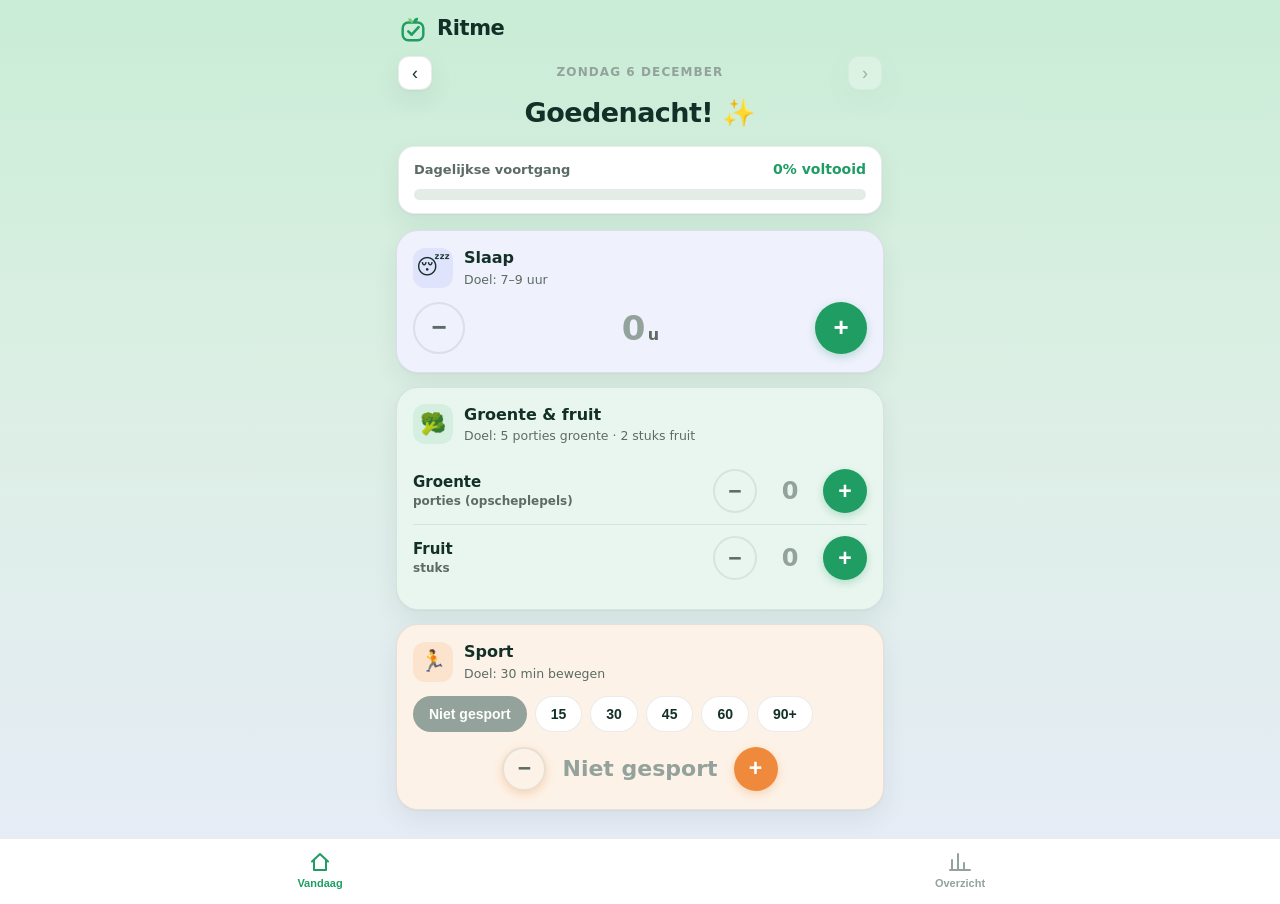
==== index.html @ f36df90d "Nieuwe HabitFresh-stijl: mint-gradient, pastelkaarten, voortgangsbalk, vinkjes en streak Co-Authored" ====
<!DOCTYPE html>
<html lang="nl">
<head>
<meta charset="UTF-8">
<meta name="viewport" content="width=device-width, initial-scale=1, viewport-fit=cover, maximum-scale=1">
<meta name="theme-color" content="#c9edd6" media="(prefers-color-scheme: light)">
<meta name="theme-color" content="#0e1a15" media="(prefers-color-scheme: dark)">
<meta name="apple-mobile-web-app-capable" content="yes">
<meta name="apple-mobile-web-app-title" content="Ritme">
<meta name="apple-mobile-web-app-status-bar-style" content="default">
<link rel="manifest" href="manifest.json">
<link rel="apple-touch-icon" href="icons/icon-192.png">
<title>Ritme</title>
<style>
  :root{
    --bg:linear-gradient(180deg,#c9edd6 0%,#dcefe4 42%,#e7ecf8 100%);
    --card:#ffffff; --tile:#ffffff;
    --text-1:#123027; --text-2:#5c6b64; --muted:#93a29a;
    --green:#1f9d63; --green-deep:#178a56; --green-tint:#e9f6ef;
    --grid:#e6ede9; --baseline:#cdd8d2; --border:rgba(18,48,39,0.09);
    --track:#e4ece8;
    --c-slaap:#5b6ee1; --c-groente:#1f9d63; --c-fruit:#e86fa0; --c-sport:#ef8a3c;
    --slaap-card:#eff1fd; --slaap-chip:#dfe3fb;
    --eten-card:#e9f6ef; --eten-chip:#d4efdf;
    --sport-card:#fdf2e7; --sport-chip:#fbe3cd;
    --shadow:0 1px 2px rgba(18,48,39,.04),0 10px 26px rgba(18,48,39,.07);
    --r:22px;
  }
  @media (prefers-color-scheme: dark){
    :root{
      --bg:linear-gradient(180deg,#0e1a15 0%,#0d1712 45%,#0c1418 100%);
      --card:#16211c; --tile:#16211c;
      --text-1:#e9f1ec; --text-2:#a9b7b0; --muted:#7e8d85;
      --green:#37b277; --green-deep:#2b9e67; --green-tint:#14261c;
      --grid:#243029; --baseline:#33413a; --border:rgba(255,255,255,0.09);
      --track:#243029;
      --c-slaap:#6470d2; --c-groente:#229a62; --c-fruit:#dc6690; --c-sport:#d9722c;
      --slaap-card:#1a2233; --slaap-chip:#232c45;
      --eten-card:#14241b; --eten-chip:#1c3626;
      --sport-card:#241a12; --sport-chip:#3a2916;
      --shadow:0 1px 2px rgba(0,0,0,.3),0 10px 26px rgba(0,0,0,.45);
    }
  }
  *{box-sizing:border-box;-webkit-tap-highlight-color:transparent}
  html{min-height:100%}
  body{
    margin:0;padding:0;min-height:100vh;
    font-family:system-ui,-apple-system,"Segoe UI",sans-serif;
    background:var(--bg) fixed; color:var(--text-1);
    line-height:1.42;-webkit-text-size-adjust:100%;
    padding-bottom:calc(80px + env(safe-area-inset-bottom));
  }
  .app{max-width:520px;margin:0 auto;padding:0 16px}

  /* Header */
  header{display:flex;align-items:center;justify-content:space-between;padding:calc(14px + env(safe-area-inset-top)) 2px 6px}
  .brand{display:flex;align-items:center;gap:9px;font-weight:800;font-size:21px;letter-spacing:-.02em;color:var(--text-1)}
  .brand svg{width:30px;height:30px;display:block}
  .streak{display:flex;align-items:center;gap:5px;background:var(--card);border:1px solid var(--border);
    border-radius:999px;padding:6px 12px;font-weight:800;font-size:14px;box-shadow:var(--shadow)}
  .streak.hidden{display:none}

  /* Greeting + progress */
  .greet{margin:6px 2px 16px}
  .datebar{display:flex;align-items:center;gap:8px;margin-bottom:4px}
  .datecaps{flex:1;text-align:center;font-size:12px;font-weight:700;letter-spacing:.09em;text-transform:uppercase;color:var(--muted)}
  .arrow{width:34px;height:34px;border-radius:11px;border:1px solid var(--border);background:var(--card);color:var(--text-1);
    font-size:18px;display:flex;align-items:center;justify-content:center;cursor:pointer;flex:0 0 auto;box-shadow:var(--shadow)}
  .arrow:disabled{opacity:.3;cursor:default}
  .arrow:active:not(:disabled){transform:scale(.93)}
  .hello{font-size:27px;font-weight:800;letter-spacing:-.02em;margin:2px 2px 14px;text-align:center}
  .progress-card{background:var(--card);border:1px solid var(--border);border-radius:16px;padding:13px 15px;box-shadow:var(--shadow)}
  .progress-top{display:flex;justify-content:space-between;align-items:baseline;font-size:13px;font-weight:700;color:var(--text-2);margin-bottom:9px}
  .progress-top b{color:var(--green);font-size:14px}
  .track{height:11px;background:var(--track);border-radius:999px;overflow:hidden}
  .fill{height:100%;border-radius:999px;background:linear-gradient(90deg,#38c07d,var(--green));transition:width .4s cubic-bezier(.4,0,.2,1);min-width:0}

  /* Cards */
  .card{border:1px solid var(--border);border-radius:var(--r);padding:16px 16px 18px;margin-bottom:14px;box-shadow:var(--shadow);position:relative}
  .card.slaap{background:var(--slaap-card)} .card.eten{background:var(--eten-card)} .card.sport{background:var(--sport-card)}
  .card-head{display:flex;align-items:center;gap:11px;margin-bottom:13px}
  .emoji{width:40px;height:40px;border-radius:12px;display:flex;align-items:center;justify-content:center;font-size:21px;flex:0 0 auto}
  .card.slaap .emoji{background:var(--slaap-chip)} .card.eten .emoji{background:var(--eten-chip)} .card.sport .emoji{background:var(--sport-chip)}
  .titles{flex:1;min-width:0}
  .card-title{font-weight:800;font-size:16px}
  .card-hint{font-size:12.5px;color:var(--text-2);margin-top:1px}
  .check{width:26px;height:26px;border-radius:50%;background:var(--green);color:#fff;display:none;align-items:center;justify-content:center;
    font-size:15px;font-weight:800;flex:0 0 auto;box-shadow:0 2px 6px rgba(31,157,99,.4)}
  .card.done .check{display:flex}

  .stepper{display:flex;align-items:center;justify-content:space-between;gap:12px}
  .bigval{font-size:34px;font-weight:800;letter-spacing:-.02em;text-align:center;flex:1;font-variant-numeric:tabular-nums}
  .bigval .u{font-size:16px;font-weight:700;color:var(--text-2);margin-left:3px}
  .bigval.zero{color:var(--muted)}
  .round{width:52px;height:52px;border-radius:50%;border:none;font-size:26px;font-weight:600;display:flex;align-items:center;justify-content:center;
    cursor:pointer;color:#fff;flex:0 0 auto;transition:transform .05s;background:var(--green);box-shadow:0 3px 8px rgba(31,157,99,.28)}
  .round:active{transform:scale(.9)}
  .round.minus{background:transparent;color:var(--text-2);border:2px solid var(--border);box-shadow:none}
  .round.sm{width:44px;height:44px;font-size:23px}

  .subrow{display:flex;align-items:center;gap:11px;padding:11px 0}
  .subrow+.subrow{border-top:1px solid var(--border)}
  .subrow .name{flex:1;font-weight:700;font-size:15px;min-width:0}
  .subrow .name small{display:block;font-weight:600;font-size:12px;color:var(--text-2)}
  .subval{min-width:44px;text-align:center;font-size:24px;font-weight:800;font-variant-numeric:tabular-nums}
  .subval.zero{color:var(--muted)}

  .chips{display:flex;flex-wrap:wrap;gap:8px;margin-top:2px}
  .chip{padding:9px 15px;border-radius:999px;border:1.5px solid var(--border);background:var(--card);color:var(--text-1);
    font-size:14px;font-weight:700;cursor:pointer;transition:transform .05s}
  .chip:active{transform:scale(.95)}
  .chip.on{border-color:transparent;color:#fff;background:var(--c-sport)}
  .chip.on.zerochip{background:var(--muted)}
  .fine{display:flex;align-items:center;justify-content:center;gap:16px;margin-top:15px}
  .fine .subval{min-width:110px;font-size:22px}
  .card.sport .round{background:var(--c-sport);box-shadow:0 3px 8px rgba(239,138,60,.3)}
  .card.sport .round.minus{background:transparent;color:var(--text-2)}

  /* Overzicht */
  h2.sec{font-size:12px;font-weight:800;letter-spacing:.07em;text-transform:uppercase;color:var(--muted);margin:20px 6px 10px;display:flex;align-items:center;gap:7px}
  .range{display:flex;gap:6px;background:var(--card);border:1px solid var(--border);border-radius:13px;padding:4px;margin:2px 0 0;box-shadow:var(--shadow)}
  .range button{flex:1;border:none;background:transparent;color:var(--text-2);font-weight:700;font-size:14px;padding:9px;border-radius:9px;cursor:pointer}
  .range button.on{background:var(--green);color:#fff}

  .tiles{display:grid;grid-template-columns:1fr 1fr;gap:12px;margin:14px 0}
  .tile{background:var(--tile);border:1px solid var(--border);border-radius:16px;padding:14px;box-shadow:var(--shadow)}
  .tile .k{font-size:12px;color:var(--text-2);font-weight:700;display:flex;align-items:center;gap:6px}
  .tile .k i{width:9px;height:9px;border-radius:50%;display:inline-block}
  .tile .v{font-size:26px;font-weight:800;margin-top:6px;letter-spacing:-.02em}
  .tile .v small{font-size:14px;font-weight:700;color:var(--text-2)}

  .chart-card{background:var(--card);border:1px solid var(--border);border-radius:var(--r);padding:14px 12px 8px;margin-bottom:14px;box-shadow:var(--shadow);position:relative}
  .chart-head{display:flex;align-items:baseline;justify-content:space-between;padding:0 4px;margin-bottom:6px}
  .chart-title{font-weight:800;font-size:15px}
  .chart-legend{display:flex;gap:12px;font-size:12px;color:var(--text-2);font-weight:700}
  .chart-legend span{display:flex;align-items:center;gap:5px}
  .chart-legend i{width:10px;height:10px;border-radius:3px;display:inline-block}
  svg.chart{width:100%;height:auto;display:block;touch-action:pan-y}
  .empty{color:var(--muted);font-size:14px;text-align:center;padding:30px 10px}
  .tooltip{position:absolute;pointer-events:none;background:var(--text-1);color:var(--card);font-size:12px;font-weight:700;
    padding:7px 10px;border-radius:10px;white-space:nowrap;opacity:0;transition:opacity .1s;z-index:20;transform:translate(-50%,-115%);box-shadow:var(--shadow)}
  .tooltip .tt-d{opacity:.7;font-weight:700;margin-bottom:3px;font-size:11px}
  .tooltip .tt-r{display:flex;align-items:center;gap:6px}
  .tooltip .tt-r i{width:8px;height:8px;border-radius:2px;display:inline-block}

  nav.tabbar{position:fixed;left:0;right:0;bottom:0;background:var(--card);border-top:1px solid var(--border);
    display:flex;padding:9px 0 calc(9px + env(safe-area-inset-bottom));z-index:40}
  nav.tabbar button{flex:1;background:none;border:none;color:var(--muted);font-size:11px;font-weight:700;
    display:flex;flex-direction:column;align-items:center;gap:3px;cursor:pointer;padding:2px}
  nav.tabbar button svg{width:24px;height:24px;stroke:currentColor;fill:none;stroke-width:2;stroke-linecap:round;stroke-linejoin:round}
  nav.tabbar button.on{color:var(--green)}

  .hidden{display:none!important}
  .foot{text-align:center;color:var(--muted);font-size:11px;padding:6px 0 4px}
  .toast{position:fixed;left:50%;bottom:calc(92px + env(safe-area-inset-bottom));transform:translateX(-50%) translateY(8px);
    background:var(--green);color:#fff;font-size:13px;font-weight:700;padding:9px 17px;border-radius:999px;
    opacity:0;pointer-events:none;transition:opacity .2s,transform .2s;z-index:50;box-shadow:0 6px 18px rgba(31,157,99,.4)}
  .toast.show{opacity:1;transform:translateX(-50%) translateY(0)}
</style>
</head>
<body>
<div class="app">
  <header>
    <div class="brand">
      <svg viewBox="0 0 32 32" fill="none" aria-hidden="true">
        <rect x="5" y="9" width="22" height="19" rx="6" stroke="var(--green)" stroke-width="2.6"/>
        <path d="M11 18.5l3.6 3.6L22 14" stroke="var(--green)" stroke-width="2.8" stroke-linecap="round" stroke-linejoin="round"/>
        <path d="M16 9.5C16 6 18 4 21.5 4 21.5 7.5 19.5 9.5 16 9.5Z" fill="var(--green)"/>
        <path d="M16 9.5C16 6.4 14.2 4.6 11 4.6 11 7.7 12.8 9.5 16 9.5Z" fill="#7bc96f"/>
      </svg>
      Ritme
    </div>
    <div class="streak hidden" id="streak">🔥 <span id="streakN">0</span></div>
  </header>

  <!-- ===== VANDAAG ===== -->
  <section id="view-vandaag">
    <div class="greet">
      <div class="datebar">
        <button class="arrow" id="prevDay" aria-label="Vorige dag">‹</button>
        <div class="datecaps" id="dateCaps"></div>
        <button class="arrow" id="nextDay" aria-label="Volgende dag">›</button>
      </div>
      <div class="hello" id="hello"></div>
      <div class="progress-card">
        <div class="progress-top"><span>Dagelijkse voortgang</span><b id="progPct">0% voltooid</b></div>
        <div class="track"><div class="fill" id="progFill" style="width:0%"></div></div>
      </div>
    </div>

    <div class="card slaap" id="card-slaap">
      <div class="card-head">
        <div class="emoji">😴</div>
        <div class="titles"><div class="card-title">Slaap</div><div class="card-hint">Doel: 7–9 uur</div></div>
        <div class="check">✓</div>
      </div>
      <div class="stepper">
        <button class="round minus" data-step="slaap" data-d="-0.5">−</button>
        <div class="bigval" id="val-slaap"></div>
        <button class="round plus" data-step="slaap" data-d="0.5">+</button>
      </div>
    </div>

    <div class="card eten" id="card-eten">
      <div class="card-head">
        <div class="emoji">🥦</div>
        <div class="titles"><div class="card-title">Groente &amp; fruit</div><div class="card-hint">Doel: 5 porties groente · 2 stuks fruit</div></div>
        <div class="check">✓</div>
      </div>
      <div class="subrow">
        <div class="name">Groente <small>porties (opscheplepels)</small></div>
        <button class="round sm minus" data-step="groente" data-d="-1">−</button>
        <div class="subval" id="val-groente"></div>
        <button class="round sm plus" data-step="groente" data-d="1">+</button>
      </div>
      <div class="subrow">
        <div class="name">Fruit <small>stuks</small></div>
        <button class="round sm minus" data-step="fruit" data-d="-1">−</button>
        <div class="subval" id="val-fruit"></div>
        <button class="round sm plus" data-step="fruit" data-d="1">+</button>
      </div>
    </div>

    <div class="card sport" id="card-sport">
      <div class="card-head">
        <div class="emoji">🏃</div>
        <div class="titles"><div class="card-title">Sport</div><div class="card-hint">Doel: 30 min bewegen</div></div>
        <div class="check">✓</div>
      </div>
      <div class="chips" id="sportChips"></div>
      <div class="fine">
        <button class="round sm minus" data-step="sport" data-d="-5">−</button>
        <div class="subval" id="val-sport"></div>
        <button class="round sm plus" data-step="sport" data-d="5">+</button>
      </div>
    </div>
  </section>

  <!-- ===== OVERZICHT ===== -->
  <section id="view-overzicht" class="hidden">
    <h2 class="sec">📈 Jouw ritme</h2>
    <div class="range" id="rangeSel">
      <button data-r="7" class="on">7 dagen</button>
      <button data-r="14">14 dagen</button>
      <button data-r="30">30 dagen</button>
    </div>

    <div class="tiles" id="tiles"></div>

    <div class="chart-card">
      <div class="chart-head"><div class="chart-title">Slaap per dag</div><div class="chart-legend"><span><i style="background:var(--c-slaap)"></i>uren</span></div></div>
      <div id="chart-slaap"></div>
    </div>
    <div class="chart-card">
      <div class="chart-head"><div class="chart-title">Groente &amp; fruit per dag</div>
        <div class="chart-legend"><span><i style="background:var(--c-groente)"></i>groente</span><span><i style="background:var(--c-fruit)"></i>fruit</span></div></div>
      <div id="chart-eten"></div>
    </div>
    <div class="chart-card">
      <div class="chart-head"><div class="chart-title">Sport per dag</div><div class="chart-legend"><span><i style="background:var(--c-sport)"></i>minuten</span></div></div>
      <div id="chart-sport"></div>
    </div>
    <div class="foot">Je gegevens blijven op dit apparaat.</div>
  </section>
</div>

<div class="toast" id="toast">✓ Opgeslagen</div>

<nav class="tabbar">
  <button id="tab-vandaag" class="on">
    <svg viewBox="0 0 24 24"><path d="M4 11.5 12 4l8 7.5"/><path d="M6 10v10h12V10"/></svg>
    Vandaag
  </button>
  <button id="tab-overzicht">
    <svg viewBox="0 0 24 24"><path d="M4 20V10M10 20V4M16 20v-7M22 20H2"/></svg>
    Overzicht
  </button>
</nav>

<script>
/* ---------- opslag ---------- */
const KEY='ritme.v1';
function load(){ try{return JSON.parse(localStorage.getItem(KEY))||{entries:{}}}catch(e){return {entries:{}}} }
function save(){ localStorage.setItem(KEY, JSON.stringify(state)); }
let state = load();

/* ---------- datums ---------- */
const WD=['zo','ma','di','wo','do','vr','za'];
const WDlong=['Zondag','Maandag','Dinsdag','Woensdag','Donderdag','Vrijdag','Zaterdag'];
const MO=['jan','feb','mrt','apr','mei','jun','jul','aug','sep','okt','nov','dec'];
const MOlong=['januari','februari','maart','april','mei','juni','juli','augustus','september','oktober','november','december'];
function ymd(d){return d.getFullYear()+'-'+String(d.getMonth()+1).padStart(2,'0')+'-'+String(d.getDate()).padStart(2,'0');}
function parse(s){const[y,m,d]=s.split('-').map(Number);return new Date(y,m-1,d);}
function addDays(s,n){const d=parse(s);d.setDate(d.getDate()+n);return ymd(d);}
const TODAY=ymd(new Date());
let selDate=TODAY;
const nf=new Intl.NumberFormat('nl-NL',{maximumFractionDigits:1});

/* ---------- doelen ---------- */
const GOAL={slaap:7,groente:5,fruit:2,sport:30};

/* ---------- entries ---------- */
function blank(){return {slaap:0,groente:0,fruit:0,sport:0};}
function get(date){return Object.assign(blank(), state.entries[date]||{});}
function hasEntry(date){return !!state.entries[date];}
function setField(field,delta){
  const e=get(selDate); let v=e[field]+delta;
  if(field==='slaap') v=Math.max(0,Math.min(16,v));
  else if(field==='sport') v=Math.max(0,Math.min(300,v));
  else v=Math.max(0,Math.min(30,v));
  e[field]=Math.round(v*10)/10; state.entries[selDate]=e; save(); renderToday(); showToast();
}
function setSport(v){ const e=get(selDate); e.sport=v; state.entries[selDate]=e; save(); renderToday(); showToast(); }

/* ---------- toast ---------- */
let toastT; const toastEl=document.getElementById('toast');
function showToast(){ toastEl.classList.add('show'); clearTimeout(toastT); toastT=setTimeout(()=>toastEl.classList.remove('show'),1000); }

/* ---------- voortgang & streak ---------- */
function dayProgress(date){
  const e=get(date);
  const r=Math.min(e.slaap/GOAL.slaap,1)+Math.min(e.groente/GOAL.groente,1)+Math.min(e.fruit/GOAL.fruit,1)+Math.min(e.sport/GOAL.sport,1);
  return Math.round(r/4*100);
}
function computeStreak(){
  let start=hasEntry(TODAY)?TODAY:addDays(TODAY,-1); let n=0; let d=start;
  while(hasEntry(d)){ n++; d=addDays(d,-1); }
  return n;
}
function greeting(){
  const h=new Date().getHours();
  if(h<6) return 'Goedenacht';
  if(h<12) return 'Goedemorgen';
  if(h<18) return 'Goedemiddag';
  return 'Goedenavond';
}

/* ---------- render VANDAAG ---------- */
function renderToday(){
  const e=get(selDate);
  const vs=document.getElementById('val-slaap');
  vs.innerHTML = nf.format(e.slaap)+'<span class="u">u</span>'; vs.classList.toggle('zero',e.slaap===0);
  for(const f of ['groente','fruit']){ const el=document.getElementById('val-'+f); el.textContent=e[f]; el.classList.toggle('zero',e[f]===0); }
  const sp=document.getElementById('val-sport'); sp.textContent = e.sport>0 ? e.sport+' min' : 'Niet gesport'; sp.classList.toggle('zero',e.sport===0);
  document.querySelectorAll('#sportChips .chip').forEach(c=>{const v=+c.dataset.v; c.classList.toggle('on', v===90?e.sport>=90:e.sport===v); c.classList.toggle('zerochip',v===0);});

  // vinkjes
  document.getElementById('card-slaap').classList.toggle('done', e.slaap>=GOAL.slaap);
  document.getElementById('card-eten').classList.toggle('done', e.groente>=GOAL.groente && e.fruit>=GOAL.fruit);
  document.getElementById('card-sport').classList.toggle('done', e.sport>=GOAL.sport);

  // datum + begroeting
  const d=parse(selDate);
  document.getElementById('dateCaps').textContent=(WDlong[d.getDay()]+' '+d.getDate()+' '+MOlong[d.getMonth()]).toUpperCase();
  const hello=document.getElementById('hello');
  if(selDate===TODAY) hello.textContent=greeting()+'! ✨';
  else if(selDate===addDays(TODAY,-1)) hello.textContent='Gisteren';
  else hello.textContent=WDlong[d.getDay()];
  document.getElementById('nextDay').disabled = selDate>=TODAY;

  // voortgang
  const p=dayProgress(selDate);
  document.getElementById('progFill').style.width=p+'%';
  document.getElementById('progPct').textContent=p+'% voltooid';

  // streak
  const s=computeStreak();
  const sEl=document.getElementById('streak');
  document.getElementById('streakN').textContent=s;
  sEl.classList.toggle('hidden', s<2);
}

const SPORTS=[[0,'Niet gesport'],[15,'15'],[30,'30'],[45,'45'],[60,'60'],[90,'90+']];
const chipWrap=document.getElementById('sportChips');
SPORTS.forEach(([v,label])=>{const b=document.createElement('button');b.className='chip';b.dataset.v=v;b.textContent=label;b.onclick=()=>setSport(v);chipWrap.appendChild(b);});
document.querySelectorAll('[data-step]').forEach(btn=>{btn.onclick=()=>setField(btn.dataset.step, parseFloat(btn.dataset.d));});
document.getElementById('prevDay').onclick=()=>{selDate=addDays(selDate,-1);renderToday();};
document.getElementById('nextDay').onclick=()=>{if(selDate<TODAY){selDate=addDays(selDate,1);renderToday();}};

/* ---------- OVERZICHT ---------- */
let range=7;
document.querySelectorAll('#rangeSel button').forEach(b=>{b.onclick=()=>{range=+b.dataset.r;document.querySelectorAll('#rangeSel button').forEach(x=>x.classList.toggle('on',x===b));renderOverzicht();};});
function rangeDates(){const arr=[];for(let i=range-1;i>=0;i--)arr.push(addDays(TODAY,-i));return arr;}

function renderTiles(dates){
  const filled=dates.filter(hasEntry);
  const avg=(sel)=>{const v=filled.map(sel).filter(x=>x!=null);return v.length?v.reduce((a,b)=>a+b,0)/v.length:null;};
  const slaapAvg=avg(d=>get(d).slaap>0?get(d).slaap:null);
  const efAvg=avg(d=>{const e=get(d);return e.groente+e.fruit;});
  const sportDays=filled.filter(d=>get(d).sport>0).length;
  const sportTot=filled.reduce((a,d)=>a+get(d).sport,0);
  const fmt=(x,dec)=>x==null?'–':nf.format(Math.round(x*(dec?10:1))/(dec?10:1));
  document.getElementById('tiles').innerHTML=`
    <div class="tile"><div class="k"><i style="background:var(--c-slaap)"></i>Gem. slaap</div><div class="v">${fmt(slaapAvg,1)}<small> u</small></div></div>
    <div class="tile"><div class="k"><i style="background:var(--c-groente)"></i>Groente+fruit /dag</div><div class="v">${fmt(efAvg,1)}</div></div>
    <div class="tile"><div class="k"><i style="background:var(--c-sport)"></i>Sportdagen</div><div class="v">${sportDays}<small> / ${dates.length}</small></div></div>
    <div class="tile"><div class="k">🔥 Reeks</div><div class="v">${computeStreak()}<small> dagen</small></div></div>`;
}

function axisMax(v){const t=Math.max(v,1)*1.12;const cand=[2,3,4,5,6,8,10,12,15,20,30,40,50,60,75,90,100,120,150,180,210,240,300];for(const c of cand)if(c>=t)return c;return Math.ceil(t/60)*60;}

function drawChart(mountId,dates,segsFn,opt){
  const mount=document.getElementById(mountId); mount.innerHTML='';
  if(!dates.some(hasEntry)){ mount.innerHTML='<div class="empty">Nog niks ingevuld in deze periode.</div>'; return; }
  const VBW=680,VBH=210,L=34,R=10,T=14,B=26,plotW=VBW-L-R,plotH=VBH-T-B;
  const n=dates.length,slot=plotW/n,bw=Math.min(30,slot*0.6);
  const cols=dates.map(d=>{const segs=hasEntry(d)?segsFn(d):[];return {d,segs,total:segs.reduce((a,s)=>a+s.v,0)};});
  const max=axisMax(Math.max(...cols.map(c=>c.total),opt.ref?opt.ref.value:0,0));
  const y=v=>T+plotH*(1-v/max), cx=i=>L+slot*i+slot/2;
  let g='';
  [0,max/2,max].forEach(gv=>{const yy=y(gv);
    g+=`<line x1="${L}" y1="${yy.toFixed(1)}" x2="${VBW-R}" y2="${yy.toFixed(1)}" stroke="${gv===0?'var(--baseline)':'var(--grid)'}" stroke-width="1"/>`;
    g+=`<text x="${L-6}" y="${yy+3.5}" text-anchor="end" font-size="10.5" fill="var(--muted)">${nf.format(Math.round(gv*10)/10)}</text>`;});
  if(opt.ref&&opt.ref.value<=max){const yy=y(opt.ref.value);
    g+=`<line x1="${L}" y1="${yy.toFixed(1)}" x2="${VBW-R}" y2="${yy.toFixed(1)}" stroke="${opt.color}" stroke-width="1.5" stroke-dasharray="2 4" opacity=".65"/>`;
    g+=`<text x="${VBW-R}" y="${yy-4}" text-anchor="end" font-size="9.5" font-weight="700" fill="${opt.color}" opacity=".85">${opt.ref.label}</text>`;}
  cols.forEach((c,i)=>{ if(!hasEntry(c.d))return; const x=cx(i)-bw/2;
    if(c.total===0){g+=`<circle cx="${cx(i).toFixed(1)}" cy="${y(0)}" r="2" fill="var(--baseline)"/>`;return;}
    let acc=0;
    c.segs.forEach(s=>{ if(s.v<=0)return; const h=plotH*s.v/max,yTop=y(acc+s.v);acc+=s.v;
      const isTop=Math.abs(acc-c.total)<1e-6, rx=isTop?Math.min(4,bw/2):0;
      g+=`<path d="${roundTopRect(x,yTop,bw,h,rx)}" fill="${s.color}"/>`;
      if(!isTop) g+=`<rect x="${x}" y="${(yTop+h-1).toFixed(1)}" width="${bw}" height="2" fill="var(--card)"/>`;});});
  const every=n<=14?1:(n<=21?3:5);
  cols.forEach((c,i)=>{ if(i%every!==0&&i!==n-1)return; const dd=parse(c.d);
    g+=`<text x="${cx(i).toFixed(1)}" y="${VBH-9}" text-anchor="middle" font-size="10.5" fill="var(--muted)">${n<=7?WD[dd.getDay()]:dd.getDate()}</text>`;});
  mount.insertAdjacentHTML('beforeend',`<svg class="chart" viewBox="0 0 ${VBW} ${VBH}" preserveAspectRatio="xMidYMid meet" role="img">${g}</svg>`);
  const tip=document.createElement('div');tip.className='tooltip';mount.appendChild(tip);
  attachTip(mount,mount.querySelector('svg'),cols,{L,slot,VBW,cx,unit:opt.unit});
}
function roundTopRect(x,y,w,h,r){r=Math.max(0,Math.min(r,h));return `M${x} ${(y+h).toFixed(1)} L${x} ${(y+r).toFixed(1)} Q${x} ${y} ${x+r} ${y} L${(x+w-r).toFixed(1)} ${y} Q${(x+w)} ${y} ${(x+w)} ${(y+r).toFixed(1)} L${(x+w)} ${(y+h).toFixed(1)} Z`;}
function attachTip(mount,svg,cols,o){
  function show(clientX){const rect=svg.getBoundingClientRect();const ux=(clientX-rect.left)/rect.width*o.VBW;
    let i=Math.round((ux-o.L-o.slot/2)/o.slot);i=Math.max(0,Math.min(cols.length-1,i));const c=cols[i];
    const tip=mount.querySelector('.tooltip'); if(!hasEntry(c.d)){tip.style.opacity='0';return;} const dd=parse(c.d);
    let rows=c.segs.length>1
      ? c.segs.map(s=>`<div class="tt-r"><i style="background:${s.color}"></i>${s.name} ${nf.format(s.v)}</div>`).join('')+`<div class="tt-r" style="opacity:.75">totaal ${nf.format(c.total)}</div>`
      : `<div class="tt-r"><i style="background:${(c.segs[0]||{}).color||'#fff'}"></i>${nf.format(c.total)} ${o.unit}</div>`;
    tip.innerHTML=`<div class="tt-d">${WD[dd.getDay()]} ${dd.getDate()} ${MO[dd.getMonth()]}</div>${rows}`;
    const mr=mount.getBoundingClientRect();
    tip.style.left=(rect.left-mr.left+o.cx(i)/o.VBW*rect.width)+'px'; tip.style.top=(rect.top-mr.top+18)+'px'; tip.style.opacity='1';}
  const hide=()=>{const t=mount.querySelector('.tooltip');if(t)t.style.opacity='0';};
  svg.addEventListener('pointermove',e=>{e.preventDefault();show(e.clientX);});
  svg.addEventListener('pointerdown',e=>show(e.clientX));
  svg.addEventListener('pointerleave',hide); svg.addEventListener('pointerup',hide);
}
function renderOverzicht(){
  const dates=rangeDates(); renderTiles(dates);
  const cs=getComputedStyle(document.documentElement),col=n=>cs.getPropertyValue(n).trim();
  drawChart('chart-slaap',dates,d=>[{v:get(d).slaap,color:col('--c-slaap'),name:'slaap'}],{unit:'u',color:col('--c-slaap'),ref:{value:8,label:'8u'}});
  drawChart('chart-eten',dates,d=>{const e=get(d);return[{v:e.groente,color:col('--c-groente'),name:'groente'},{v:e.fruit,color:col('--c-fruit'),name:'fruit'}];},{unit:'',color:col('--c-groente'),ref:{value:7,label:'richtlijn 7'}});
  drawChart('chart-sport',dates,d=>[{v:get(d).sport,color:col('--c-sport'),name:'sport'}],{unit:'min',color:col('--c-sport'),ref:{value:30,label:'30 min'}});
}

/* ---------- navigatie ---------- */
function switchView(v){
  document.getElementById('view-vandaag').classList.toggle('hidden',v!=='vandaag');
  document.getElementById('view-overzicht').classList.toggle('hidden',v!=='overzicht');
  document.getElementById('tab-vandaag').classList.toggle('on',v==='vandaag');
  document.getElementById('tab-overzicht').classList.toggle('on',v==='overzicht');
  if(v==='overzicht') renderOverzicht(); else renderToday();
  window.scrollTo(0,0);
}
document.getElementById('tab-vandaag').onclick=()=>switchView('vandaag');
document.getElementById('tab-overzicht').onclick=()=>switchView('overzicht');

/* ---------- start ---------- */
renderToday();
window.addEventListener('resize',()=>{if(!document.getElementById('view-overzicht').classList.contains('hidden'))renderOverzicht();});
if('serviceWorker' in navigator){ navigator.serviceWorker.register('sw.js').catch(()=>{}); }
</script>
</body>
</html>
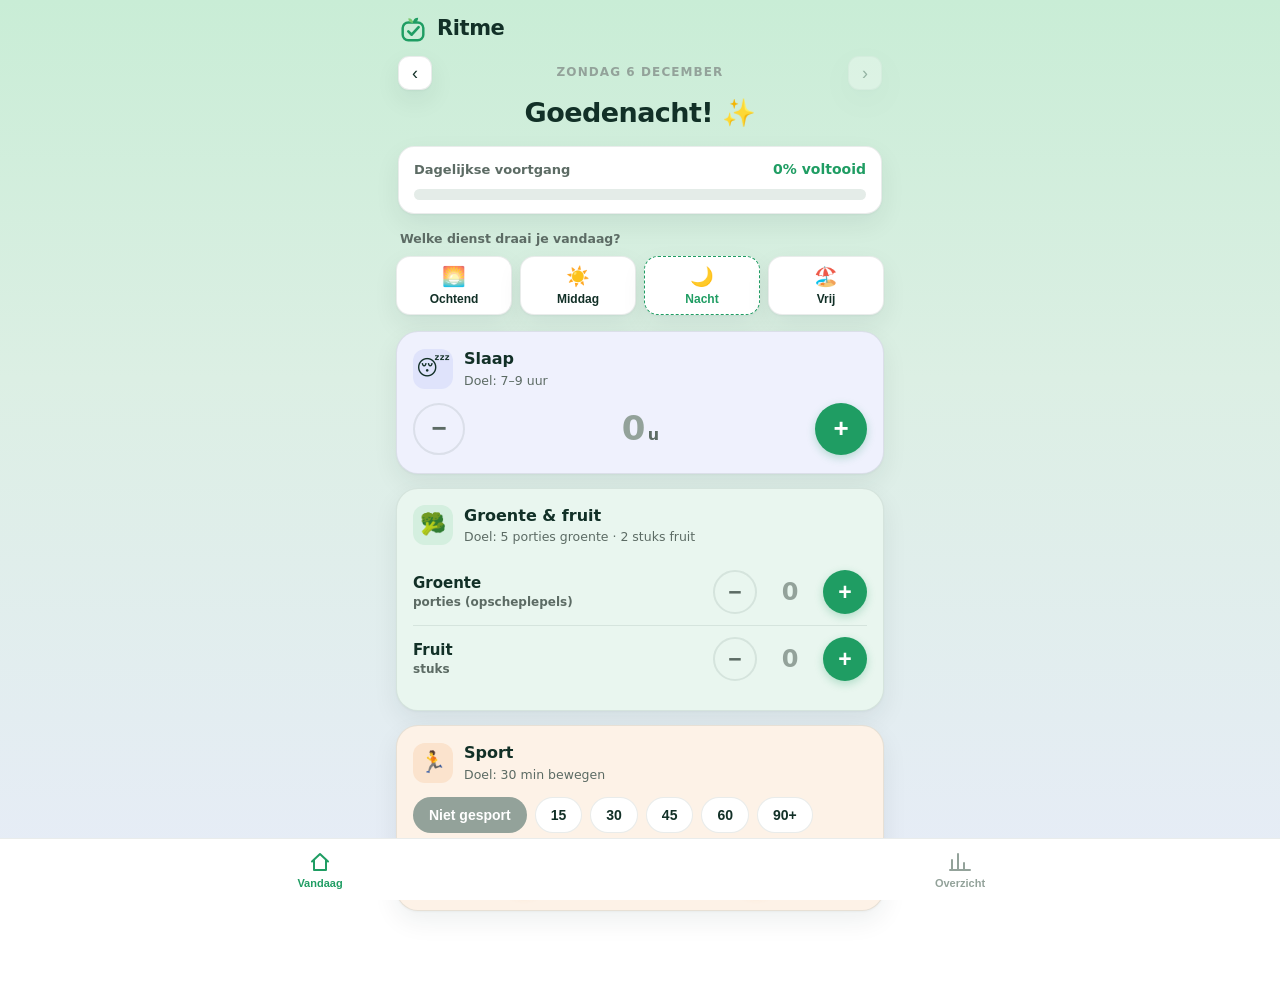
==== commit 4f047dc2: "Dienst-inzicht: dienst per dag taggen + per-dienst vergelijking van slaap, eten en sport Co-Authored" ====
--- a/index.html
+++ b/index.html
@@ -151,7 +151,37 @@
   nav.tabbar button.on{color:var(--green)}
 
   .hidden{display:none!important}
-  .foot{text-align:center;color:var(--muted);font-size:11px;padding:6px 0 4px}
+  .foot{text-align:center;color:var(--muted);font-size:11px;padding:6px 8px 4px;line-height:1.5}
+  .backup-card{background:var(--card);border:1px solid var(--border);border-radius:16px;padding:15px;box-shadow:var(--shadow)}
+  .backup-txt{font-size:13px;color:var(--text-2);margin:0 0 13px;line-height:1.5}
+  .backup-btns{display:flex;gap:10px}
+  .btn{flex:1;border-radius:12px;padding:12px 10px;font-size:14px;font-weight:700;cursor:pointer;border:1.5px solid transparent;transition:transform .05s}
+  .btn:active{transform:scale(.97)}
+  .btn.primary{background:var(--green);color:#fff;box-shadow:0 3px 8px rgba(31,157,99,.28)}
+  .btn.ghost{background:transparent;color:var(--text-1);border-color:var(--border)}
+
+  /* dienst-kiezer */
+  .dienst-strip{margin:0 0 16px}
+  .dienst-label{font-size:12.5px;font-weight:700;color:var(--text-2);margin:0 4px 8px}
+  .dienst-chips{display:grid;grid-template-columns:repeat(4,1fr);gap:8px}
+  .dchip{background:var(--card);border:1.5px solid var(--border);border-radius:14px;padding:9px 3px 8px;text-align:center;
+    font-weight:700;font-size:12px;color:var(--text-1);cursor:pointer;box-shadow:var(--shadow);transition:transform .05s;line-height:1.2}
+  .dchip:active{transform:scale(.95)}
+  .dchip .e{font-size:19px;display:block;margin-bottom:3px}
+  .dchip.on{background:var(--green);color:#fff;border-color:transparent}
+  .dchip.suggest{border-style:dashed;border-color:var(--green);color:var(--green)}
+
+  /* per dienst */
+  .shift-card{background:var(--card);border:1px solid var(--border);border-radius:16px;padding:4px 14px 12px;box-shadow:var(--shadow)}
+  .shift-row{display:grid;grid-template-columns:1.7fr .77fr .77fr .77fr;align-items:center;gap:6px;padding:9px 0;font-size:14px;font-weight:800;font-variant-numeric:tabular-nums}
+  .shift-row+.shift-row{border-top:1px solid var(--border)}
+  .shift-row span:not(.s-name){text-align:right}
+  .shift-row.head{font-size:11px;color:var(--muted);font-weight:700;padding:9px 0 3px}
+  .s-name{display:flex;align-items:center;gap:6px;font-weight:800;font-size:14px}
+  .s-name i{width:8px;height:8px;border-radius:50%;flex:0 0 auto}
+  .s-name small{color:var(--muted);font-weight:600;font-size:11px;margin-left:1px}
+  .shift-insight{margin-top:10px;padding:11px 13px;background:var(--green-tint);border-radius:12px;font-size:13px;font-weight:600;line-height:1.45;color:var(--text-1)}
+  .shift-empty{padding:16px 6px;color:var(--muted);font-size:13.5px;line-height:1.55;text-align:center}
   .toast{position:fixed;left:50%;bottom:calc(92px + env(safe-area-inset-bottom));transform:translateX(-50%) translateY(8px);
     background:var(--green);color:#fff;font-size:13px;font-weight:700;padding:9px 17px;border-radius:999px;
     opacity:0;pointer-events:none;transition:opacity .2s,transform .2s;z-index:50;box-shadow:0 6px 18px rgba(31,157,99,.4)}
@@ -188,6 +218,11 @@
       </div>
     </div>
 
+    <div class="dienst-strip">
+      <div class="dienst-label" id="dienstLabel">Welke dienst draai je vandaag?</div>
+      <div class="dienst-chips" id="dienstChips"></div>
+    </div>
+
     <div class="card slaap" id="card-slaap">
       <div class="card-head">
         <div class="emoji">😴</div>
@@ -247,6 +282,9 @@
 
     <div class="tiles" id="tiles"></div>
 
+    <h2 class="sec">🗓️ Per dienst</h2>
+    <div id="shiftBreak"></div>
+
     <div class="chart-card">
       <div class="chart-head"><div class="chart-title">Slaap per dag</div><div class="chart-legend"><span><i style="background:var(--c-slaap)"></i>uren</span></div></div>
       <div id="chart-slaap"></div>
@@ -260,7 +298,16 @@
       <div class="chart-head"><div class="chart-title">Sport per dag</div><div class="chart-legend"><span><i style="background:var(--c-sport)"></i>minuten</span></div></div>
       <div id="chart-sport"></div>
     </div>
-    <div class="foot">Je gegevens blijven op dit apparaat.</div>
+    <h2 class="sec">💾 Back-up</h2>
+    <div class="backup-card">
+      <p class="backup-txt">Je gegevens staan alleen op dit apparaat. Maak af en toe een back-up — dan kun je 'm terugzetten of overzetten naar een nieuwe telefoon.</p>
+      <div class="backup-btns">
+        <button class="btn primary" id="btnExport">⬇︎ Back-up maken</button>
+        <button class="btn ghost" id="btnImport">↩︎ Herstellen</button>
+      </div>
+      <input type="file" id="fileImport" accept="application/json,.json" hidden>
+    </div>
+    <div class="foot">Op iPhone opent de back-up in het deelmenu → kies <b>Bewaar in Bestanden</b>.</div>
   </section>
 </div>
 
@@ -296,11 +343,19 @@
 let selDate=TODAY;
 const nf=new Intl.NumberFormat('nl-NL',{maximumFractionDigits:1});
 
-/* ---------- doelen ---------- */
+/* ---------- doelen & diensten ---------- */
 const GOAL={slaap:7,groente:5,fruit:2,sport:30};
+const SHIFTS=[
+  {key:'ochtend',label:'Ochtend',emoji:'🌅',color:'#f4a63c',phrase:'ochtenddiensten'},
+  {key:'middag', label:'Middag', emoji:'☀️',color:'#e0a400',phrase:'middagdiensten'},
+  {key:'nacht',  label:'Nacht',  emoji:'🌙',color:'#5b6ee1',phrase:'nachtdiensten'},
+  {key:'vrij',   label:'Vrij',   emoji:'🏖️',color:'#1f9d63',phrase:'vrije dagen'},
+];
+const SHIFT_KEYS=SHIFTS.map(s=>s.key);
+function suggestedShift(){const h=new Date().getHours(); if(h>=6&&h<14)return'ochtend'; if(h>=14&&h<22)return'middag'; return'nacht';}
 
 /* ---------- entries ---------- */
-function blank(){return {slaap:0,groente:0,fruit:0,sport:0};}
+function blank(){return {slaap:0,groente:0,fruit:0,sport:0,dienst:''};}
 function get(date){return Object.assign(blank(), state.entries[date]||{});}
 function hasEntry(date){return !!state.entries[date];}
 function setField(field,delta){
@@ -311,10 +366,11 @@
   e[field]=Math.round(v*10)/10; state.entries[selDate]=e; save(); renderToday(); showToast();
 }
 function setSport(v){ const e=get(selDate); e.sport=v; state.entries[selDate]=e; save(); renderToday(); showToast(); }
+function setDienst(k){ const e=get(selDate); e.dienst=(e.dienst===k?'':k); state.entries[selDate]=e; save(); renderToday(); showToast(); }
 
 /* ---------- toast ---------- */
 let toastT; const toastEl=document.getElementById('toast');
-function showToast(){ toastEl.classList.add('show'); clearTimeout(toastT); toastT=setTimeout(()=>toastEl.classList.remove('show'),1000); }
+function showToast(msg){ toastEl.textContent=msg||'✓ Opgeslagen'; toastEl.classList.add('show'); clearTimeout(toastT); toastT=setTimeout(()=>toastEl.classList.remove('show'),1300); }
 
 /* ---------- voortgang & streak ---------- */
 function dayProgress(date){
@@ -344,6 +400,11 @@
   const sp=document.getElementById('val-sport'); sp.textContent = e.sport>0 ? e.sport+' min' : 'Niet gesport'; sp.classList.toggle('zero',e.sport===0);
   document.querySelectorAll('#sportChips .chip').forEach(c=>{const v=+c.dataset.v; c.classList.toggle('on', v===90?e.sport>=90:e.sport===v); c.classList.toggle('zerochip',v===0);});
 
+  // dienst
+  const sug=(selDate===TODAY && !e.dienst)?suggestedShift():null;
+  document.querySelectorAll('#dienstChips .dchip').forEach(c=>{c.classList.toggle('on',e.dienst===c.dataset.k);c.classList.toggle('suggest',!e.dienst&&sug===c.dataset.k);});
+  document.getElementById('dienstLabel').textContent = selDate===TODAY?'Welke dienst draai je vandaag?':'Welke dienst was dit?';
+
   // vinkjes
   document.getElementById('card-slaap').classList.toggle('done', e.slaap>=GOAL.slaap);
   document.getElementById('card-eten').classList.toggle('done', e.groente>=GOAL.groente && e.fruit>=GOAL.fruit);
@@ -373,6 +434,8 @@
 const SPORTS=[[0,'Niet gesport'],[15,'15'],[30,'30'],[45,'45'],[60,'60'],[90,'90+']];
 const chipWrap=document.getElementById('sportChips');
 SPORTS.forEach(([v,label])=>{const b=document.createElement('button');b.className='chip';b.dataset.v=v;b.textContent=label;b.onclick=()=>setSport(v);chipWrap.appendChild(b);});
+const dienstWrap=document.getElementById('dienstChips');
+SHIFTS.forEach(s=>{const b=document.createElement('button');b.className='dchip';b.dataset.k=s.key;b.innerHTML='<span class="e">'+s.emoji+'</span>'+s.label;b.onclick=()=>setDienst(s.key);dienstWrap.appendChild(b);});
 document.querySelectorAll('[data-step]').forEach(btn=>{btn.onclick=()=>setField(btn.dataset.step, parseFloat(btn.dataset.d));});
 document.getElementById('prevDay').onclick=()=>{selDate=addDays(selDate,-1);renderToday();};
 document.getElementById('nextDay').onclick=()=>{if(selDate<TODAY){selDate=addDays(selDate,1);renderToday();}};
@@ -444,8 +507,26 @@
   svg.addEventListener('pointerdown',e=>show(e.clientX));
   svg.addEventListener('pointerleave',hide); svg.addEventListener('pointerup',hide);
 }
+function renderShiftBreakdown(dates){
+  const mount=document.getElementById('shiftBreak');
+  const st={}; SHIFTS.forEach(s=>st[s.key]={n:0,slaapSum:0,slaapN:0,ef:0,sport:0});
+  dates.forEach(d=>{ if(!hasEntry(d))return; const e=get(d); if(!st[e.dienst])return; const s=st[e.dienst];
+    s.n++; if(e.slaap>0){s.slaapSum+=e.slaap;s.slaapN++;} s.ef+=e.groente+e.fruit; s.sport+=e.sport; });
+  const rows=SHIFTS.filter(s=>st[s.key].n>0);
+  if(!rows.length){ mount.innerHTML='<div class="shift-card"><div class="shift-empty">Tag je diensten op het <b>Vandaag</b>-scherm (🌅 ☀️ 🌙 🏖️) om hier te zien hoe je slaap, eten en sport per dienst verschillen.</div></div>'; return; }
+  let html='<div class="shift-card"><div class="shift-row head"><span>&nbsp;</span><span>slaap</span><span>eten</span><span>sport</span></div>';
+  rows.forEach(s=>{ const d=st[s.key], slaapAvg=d.slaapN?d.slaapSum/d.slaapN:null;
+    html+=`<div class="shift-row"><span class="s-name"><i style="background:${s.color}"></i>${s.emoji} ${s.label}<small>${d.n} dg</small></span>`
+      +`<span>${slaapAvg==null?'–':nf.format(Math.round(slaapAvg*10)/10)+'u'}</span>`
+      +`<span>${nf.format(Math.round(d.ef/d.n*10)/10)}</span>`
+      +`<span>${Math.round(d.sport/d.n)}m</span></div>`; });
+  const ws=rows.filter(s=>st[s.key].slaapN>0).map(s=>({s,avg:st[s.key].slaapSum/st[s.key].slaapN}));
+  if(ws.length>=2){ ws.sort((a,b)=>a.avg-b.avg); const lo=ws[0],hi=ws[ws.length-1],diff=hi.avg-lo.avg;
+    if(diff>=0.3) html+=`<div class="shift-insight">💡 Op ${lo.s.phrase} slaap je gemiddeld <b>${nf.format(Math.round(diff*10)/10)} u minder</b> dan op ${hi.s.phrase}.</div>`; }
+  mount.innerHTML=html+'</div>';
+}
 function renderOverzicht(){
-  const dates=rangeDates(); renderTiles(dates);
+  const dates=rangeDates(); renderTiles(dates); renderShiftBreakdown(dates);
   const cs=getComputedStyle(document.documentElement),col=n=>cs.getPropertyValue(n).trim();
   drawChart('chart-slaap',dates,d=>[{v:get(d).slaap,color:col('--c-slaap'),name:'slaap'}],{unit:'u',color:col('--c-slaap'),ref:{value:8,label:'8u'}});
   drawChart('chart-eten',dates,d=>{const e=get(d);return[{v:e.groente,color:col('--c-groente'),name:'groente'},{v:e.fruit,color:col('--c-fruit'),name:'fruit'}];},{unit:'',color:col('--c-groente'),ref:{value:7,label:'richtlijn 7'}});
@@ -464,6 +545,47 @@
 document.getElementById('tab-vandaag').onclick=()=>switchView('vandaag');
 document.getElementById('tab-overzicht').onclick=()=>switchView('overzicht');
 
+/* ---------- back-up ---------- */
+async function exportBackup(){
+  const name='ritme-backup-'+TODAY+'.json';
+  const blob=new Blob([JSON.stringify(state,null,2)],{type:'application/json'});
+  const file=new File([blob],name,{type:'application/json'});
+  if(navigator.canShare && navigator.canShare({files:[file]})){
+    try{ await navigator.share({files:[file],title:'Ritme back-up'}); return; }
+    catch(e){ if(e && e.name==='AbortError') return; }
+  }
+  const url=URL.createObjectURL(blob);
+  const a=document.createElement('a'); a.href=url; a.download=name;
+  document.body.appendChild(a); a.click(); a.remove();
+  setTimeout(()=>URL.revokeObjectURL(url),1500);
+  showToast('Back-up gemaakt');
+}
+function importBackup(file){
+  const reader=new FileReader();
+  reader.onload=()=>{
+    let obj; try{ obj=JSON.parse(reader.result); }catch(e){ obj=null; }
+    if(!obj || typeof obj!=='object' || !obj.entries || typeof obj.entries!=='object'){
+      alert('Dit lijkt geen geldig Ritme back-up-bestand.'); return;
+    }
+    const clean={};
+    for(const [k,v] of Object.entries(obj.entries)){
+      if(!/^\d{4}-\d{2}-\d{2}$/.test(k) || !v || typeof v!=='object') continue;
+      clean[k]={slaap:Number(v.slaap)||0, groente:Number(v.groente)||0, fruit:Number(v.fruit)||0, sport:Number(v.sport)||0, dienst:SHIFT_KEYS.includes(v.dienst)?v.dienst:''};
+    }
+    const days=Object.keys(clean).length;
+    if(!days){ alert('Geen dagen gevonden in dit bestand.'); return; }
+    if(!confirm('Back-up gevonden met '+days+' dag(en).\n\nSamenvoegen met je huidige gegevens? Dagen met dezelfde datum worden vervangen door de back-up; de rest blijft staan.')) return;
+    state.entries=Object.assign({}, state.entries, clean);
+    save(); renderToday();
+    if(!document.getElementById('view-overzicht').classList.contains('hidden')) renderOverzicht();
+    showToast('Hersteld ✓');
+  };
+  reader.readAsText(file);
+}
+document.getElementById('btnExport').onclick=exportBackup;
+document.getElementById('btnImport').onclick=()=>document.getElementById('fileImport').click();
+document.getElementById('fileImport').onchange=function(){ if(this.files && this.files[0]) importBackup(this.files[0]); this.value=''; };
+
 /* ---------- start ---------- */
 renderToday();
 window.addEventListener('resize',()=>{if(!document.getElementById('view-overzicht').classList.contains('hidden'))renderOverzicht();});
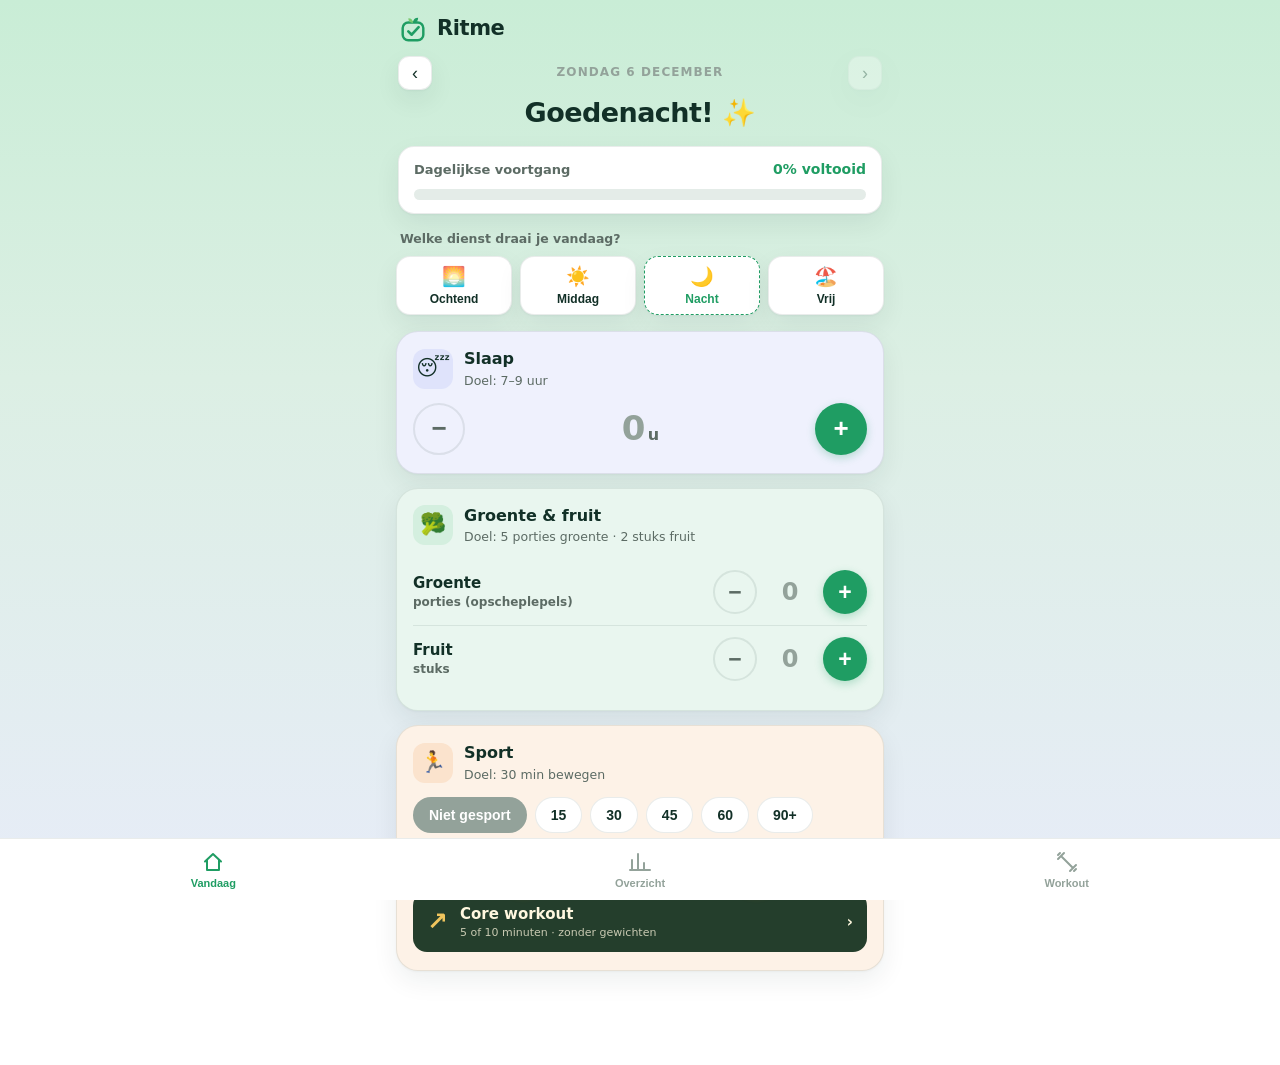
==== commit 9942d75c: "Add core workouts with animations and offline support" ====
--- a/index.html
+++ b/index.html
@@ -11,6 +11,7 @@
 <link rel="manifest" href="manifest.json">
 <link rel="apple-touch-icon" href="icons/icon-192.png">
 <title>Ritme</title>
+<link rel="stylesheet" href="workout.css">
 <style>
   :root{
     --bg:linear-gradient(180deg,#c9edd6 0%,#dcefe4 42%,#e7ecf8 100%);
@@ -268,10 +269,12 @@
         <div class="subval" id="val-sport"></div>
         <button class="round sm plus" data-step="sport" data-d="5">+</button>
       </div>
+      <button class="workout-launch" id="open-workout"><span aria-hidden="true">↗</span><span>Core workout<small>5 of 10 minuten · zonder gewichten</small></span><span aria-hidden="true">›</span></button>
     </div>
   </section>
 
   <!-- ===== OVERZICHT ===== -->
+  <section id="view-workout" class="hidden" aria-label="Core workout"><div id="workout-root"></div></section>
   <section id="view-overzicht" class="hidden">
     <h2 class="sec">📈 Jouw ritme</h2>
     <div class="range" id="rangeSel">
@@ -321,6 +324,10 @@
   <button id="tab-overzicht">
     <svg viewBox="0 0 24 24"><path d="M4 20V10M10 20V4M16 20v-7M22 20H2"/></svg>
     Overzicht
+  </button>
+  <button id="tab-workout">
+    <svg viewBox="0 0 24 24"><path d="m8 4-4 4m16 8-4 4M6 6l12 12M3 5l2-2m14 18 2-2M3 9l6-6m6 18 6-6"/></svg>
+    Workout
   </button>
 </nav>
 
@@ -537,13 +544,18 @@
 function switchView(v){
   document.getElementById('view-vandaag').classList.toggle('hidden',v!=='vandaag');
   document.getElementById('view-overzicht').classList.toggle('hidden',v!=='overzicht');
+  document.getElementById('view-workout').classList.toggle('hidden',v!=='workout');
   document.getElementById('tab-vandaag').classList.toggle('on',v==='vandaag');
   document.getElementById('tab-overzicht').classList.toggle('on',v==='overzicht');
+  document.getElementById('tab-workout').classList.toggle('on',v==='workout');
+  if(window.RitmeWorkout) window.RitmeWorkout.setVisible(v==='workout');
   if(v==='overzicht') renderOverzicht(); else renderToday();
   window.scrollTo(0,0);
 }
 document.getElementById('tab-vandaag').onclick=()=>switchView('vandaag');
 document.getElementById('tab-overzicht').onclick=()=>switchView('overzicht');
+document.getElementById('tab-workout').onclick=()=>switchView('workout');
+document.getElementById('open-workout').onclick=()=>switchView('workout');
 
 /* ---------- back-up ---------- */
 async function exportBackup(){
@@ -571,6 +583,7 @@
     for(const [k,v] of Object.entries(obj.entries)){
       if(!/^\d{4}-\d{2}-\d{2}$/.test(k) || !v || typeof v!=='object') continue;
       clean[k]={slaap:Number(v.slaap)||0, groente:Number(v.groente)||0, fruit:Number(v.fruit)||0, sport:Number(v.sport)||0, dienst:SHIFT_KEYS.includes(v.dienst)?v.dienst:''};
+      if(Array.isArray(v.workouts)) clean[k].workouts=v.workouts.filter(id=>typeof id==='string' && id.length<100);
     }
     const days=Object.keys(clean).length;
     if(!days){ alert('Geen dagen gevonden in dit bestand.'); return; }
@@ -591,5 +604,19 @@
 window.addEventListener('resize',()=>{if(!document.getElementById('view-overzicht').classList.contains('hidden'))renderOverzicht();});
 if('serviceWorker' in navigator){ navigator.serviceWorker.register('sw.js').catch(()=>{}); }
 </script>
+<script src="workout.js"></script>
+<script>
+RitmeWorkout.init({
+  onLog({id,minutes,date}){
+    const entry=get(date);
+    if((entry.workouts||[]).includes(id)) return;
+    const previous=JSON.stringify(state);
+    state.entries[date]={...entry,sport:Math.min(300,entry.sport+minutes),workouts:[...(entry.workouts||[]),id]};
+    try{save();}catch(error){state=JSON.parse(previous);throw error;}
+    renderToday();
+  },
+  onHome(){selDate=ymd(new Date());switchView('vandaag');}
+});
+</script>
 </body>
 </html>
--- a/workout.css
+++ b/workout.css
@@ -0,0 +1,36 @@
+/* The workout keeps its warm garden palette in both app themes. */
+.workout-launch{display:flex;align-items:center;gap:12px;width:100%;padding:13px 14px;border:0;border-radius:14px;background:#243e2c;color:#fff8df;text-align:left;cursor:pointer;font:750 15px system-ui}
+.workout-launch>span:first-child{font-size:25px;color:#efc45d}.workout-launch>span:nth-child(2){flex:1}.workout-launch small{display:block;font-size:11px;font-weight:500;opacity:.75;margin-top:3px}
+#view-workout{--wk-ink:#223c2c;--wk-muted:#68715e;--wk-paper:#f7f5eb;--wk-yellow:#efc45d;--wk-line:#e0e2d4;color:var(--wk-ink);padding:8px 0 12px}
+#workout-root{background:var(--wk-paper);border-radius:24px;overflow:hidden;box-shadow:var(--shadow);min-height:400px}
+.wk button,.wk-dialog button{font:inherit;cursor:pointer;-webkit-appearance:none}
+.wk button:focus-visible,.wk-dialog button:focus-visible,.workout-launch:focus-visible{outline:3px solid #bd8018;outline-offset:4px}
+.wk button:disabled{opacity:.55;cursor:default}.wk button{color:inherit}
+.wk-sr-only{position:absolute;width:1px;height:1px;padding:0;margin:-1px;overflow:hidden;clip:rect(0,0,0,0);white-space:nowrap;border:0}
+.wk-topline{display:flex;align-items:center;justify-content:space-between;padding:17px 20px;font-size:11px;font-weight:800;letter-spacing:.12em;text-transform:uppercase}
+.wk-topline span:last-child{color:var(--wk-muted);font-size:10px;letter-spacing:.06em}
+.wk-hero{position:relative;aspect-ratio:1.08;overflow:hidden;background:#455c36;color:#fff8e7}
+.wk-sprite{display:block;width:100%;aspect-ratio:1;background-color:#536449;background-size:300% 200%;background-position:0 0;background-repeat:no-repeat}
+.wk-hero .wk-sprite{position:absolute;inset:0;aspect-ratio:1;transform:scale(1.03)}
+.wk-hero:after{content:"";position:absolute;inset:0;background:linear-gradient(180deg,rgba(17,37,23,.1) 30%,rgba(17,37,23,.1) 50%,rgba(17,37,23,.95) 100%)}
+.wk-hero-copy{position:absolute;left:22px;bottom:21px;z-index:1;right:12px}
+.wk-eyebrow{font-size:10px;font-weight:800;letter-spacing:.15em;text-transform:uppercase}
+.wk-hero h1{font-size:clamp(30px,9vw,44px);font-weight:900;line-height:.99;letter-spacing:-.055em;margin:8px 0 11px}
+.wk-hero h1 em{font-style:normal;color:#efc45d}.wk-hero-copy p{font-size:12px;margin:0;color:#e0e5cc}
+.wk-stamp{position:absolute;top:16px;left:17px;z-index:1;border:1px solid #ffffff60;border-radius:20px;padding:5px 9px;font-size:10px;font-weight:800;background:#1c342675;backdrop-filter:blur(8px)}
+.wk-content{padding:22px 20px}.wk-section-title{display:flex;justify-content:space-between;align-items:center;gap:8px;margin:0 0 12px;font-size:16px;letter-spacing:-.03em}.wk-section-title small{font-weight:500;font-size:11px;color:var(--wk-muted);letter-spacing:0}
+.wk-durations{display:grid;grid-template-columns:1fr 1fr;gap:10px}.wk-duration{background:#eeefe5;border:1.5px solid var(--wk-line);border-radius:17px;min-height:108px;padding:13px;text-align:left;position:relative;transition:background .15s}
+.wk-duration[aria-pressed=true]{background:#f6e6b3;border-color:#cda945}.wk-duration b{font-size:35px;line-height:1;font-weight:850;letter-spacing:-.06em}.wk-duration b small{font-size:14px;letter-spacing:0;font-weight:650}.wk-duration>span{display:block;margin-top:8px;font-size:11px;color:#62674f}.wk-duration .wk-choice-mark{position:absolute;top:13px;right:12px;width:18px;height:18px;margin:0;border:1px solid #aeb39d;border-radius:50%;font-size:12px;text-align:center}.wk-duration[aria-pressed=true] .wk-choice-mark{background:#263e2c;color:#fff;border-color:#263e2c}
+.wk-plan-note{font-size:11px;line-height:1.6;color:var(--wk-muted);margin:12px 0 24px}.wk-exercises{list-style:none;margin:0;padding:0}.wk-exercise{width:100%;display:flex;gap:12px;align-items:center;padding:11px 0;background:none;border:0;border-bottom:1px solid var(--wk-line);text-align:left}.wk-thumb{width:63px;flex:0 0 63px;border-radius:11px;overflow:hidden}.wk-exercise-copy{flex:1}.wk-exercise-copy strong{display:block;font-size:13px;font-weight:750}.wk-exercise-copy small{display:block;color:var(--wk-muted);font-size:11px;margin-top:4px}.wk-exercise-arrow{width:25px;height:25px;border:1px solid #cdd2bf;border-radius:50%;display:grid;place-items:center;font-size:10px}.wk-equipment{font-size:11px;line-height:1.6;color:var(--wk-muted);margin:17px 0 0}
+.wk-actionbar{padding:14px 20px 18px;background:var(--wk-paper);border-top:1px solid var(--wk-line)}.wk-primary{display:flex;align-items:center;justify-content:center;gap:14px;width:100%;padding:16px;border-radius:14px;border:0;background:#263e2c;color:#fff8e6!important;font-weight:750!important;font-size:14px!important;min-height:50px}.wk-primary .wk-play{font-size:10px;color:#efc45d}.wk-actionbar>p{font-size:10px;text-align:center;color:var(--wk-muted);margin:8px 0 0}
+.wk-session-head{padding:18px 20px 13px}.wk-session-meta{display:flex;align-items:center;justify-content:space-between;font-size:11px;font-weight:750}.wk-session-meta span:last-child{color:var(--wk-muted);font-variant-numeric:tabular-nums}.wk-progress{margin-top:12px;height:4px;border-radius:10px;background:#dce0ce;overflow:hidden}.wk-progress i{display:block;height:100%;background:#8b9b4c;border-radius:10px}
+.wk-scene{position:relative;overflow:hidden;background:#425936}.wk-scene .wk-sprite{aspect-ratio:1}.wk-scene-label{position:absolute;left:15px;top:15px;border-radius:20px;padding:7px 11px;background:#f7f5ebec;font-size:10px;font-weight:800;letter-spacing:.04em;color:#263e2c}.wk-scene-toggle{position:absolute;bottom:14px;right:14px;border:1px solid #ffffff60;background:#203428d9;border-radius:20px;padding:9px 12px;color:#fff8e7!important;font-size:11px!important;backdrop-filter:blur(5px)}
+.wk-animate{animation:wk-frames 3.6s steps(1,end) infinite}.wk-is-paused .wk-animate{animation-play-state:paused}
+@keyframes wk-frames{0%{background-position:0% 0%}16.666%{background-position:50% 0%}33.333%{background-position:100% 0%}50%{background-position:0% 100%}66.666%{background-position:50% 100%}83.333%,100%{background-position:100% 100%}}
+.wk-player-body{padding:18px 20px 21px}.wk-stage-tag{font-size:10px;text-transform:uppercase;letter-spacing:.13em;color:#73804e;font-weight:850}.wk-player-body h2{font-size:25px;letter-spacing:-.04em;line-height:1.15;margin:6px 0 0}.wk-timer-line{display:flex;align-items:center;gap:17px;margin:8px 0}.wk-clock{font-size:68px;line-height:1.15;letter-spacing:-.075em;font-weight:850;font-variant-numeric:tabular-nums}.wk-clock-caption{font-size:11px;line-height:1.6;color:var(--wk-muted)}.wk-instruction{font-size:12px;line-height:1.65;color:#58634e;margin:0 0 16px;min-height:40px}.wk-next{display:flex;align-items:center;justify-content:space-between;gap:12px;padding:12px 0;margin-top:12px;border-top:1px solid var(--wk-line);font-size:11px}.wk-next span{color:var(--wk-muted)}.wk-next strong{text-align:right;font-weight:700}.wk-controls{display:grid;grid-template-columns:1fr auto;gap:9px}.wk-secondary{border:1px solid #cbd1be;background:transparent;border-radius:14px;padding:12px 16px;color:#263e2c;font-weight:700!important;font-size:12px!important}.wk-player-hint{text-align:center;font-size:10px;line-height:1.6;color:var(--wk-muted);margin:12px 0 0}.wk-rest .wk-stage-tag{color:#a17a24}.wk-rest .wk-progress i{background:#c9a54e}.wk-rest .wk-clock{color:#99731e}
+.wk-complete{text-align:center;padding:34px 24px}.wk-done-icon{margin:0 auto 18px;border-radius:50%;width:66px;height:66px;display:grid;place-items:center;background:#e4ebcc;font-size:31px}.wk-complete h2{font-size:32px;line-height:1.1;letter-spacing:-.045em;margin:12px 0}.wk-complete p{font-size:13px;color:var(--wk-muted);line-height:1.7}.wk-complete-stat{font-size:58px;font-weight:850;letter-spacing:-.07em;margin:20px 0}.wk-complete-stat small{font-size:17px;font-weight:600;letter-spacing:0}.wk-complete .wk-secondary{margin-top:12px;width:100%}.wk-error{color:#8f3a25!important;font-size:12px!important}
+.wk-resume{padding:15px;border:1px solid #c7d2ab;background:#e9eddc;border-radius:14px;margin:0 0 18px}.wk-resume p{font-size:12px;margin:0 0 10px}.wk-resume .wk-primary{padding:12px;min-height:44px}.wk-link{border:0;background:none;text-decoration:underline;padding:10px;font-size:11px!important}.wk-resume .wk-link{display:block;margin:auto}
+.wk-dialog{background:#f7f5eb;color:#263e2c;width:calc(100% - 32px);max-width:460px;max-height:calc(100dvh - 44px);border:0;padding:0;border-radius:23px;box-shadow:0 18px 80px #0005;overscroll-behavior:contain}.wk-dialog::backdrop{background:#102219b3;backdrop-filter:blur(5px)}.wk-dialog-head{display:flex;align-items:center;justify-content:space-between;padding:15px 18px;font-size:12px;font-weight:750}.wk-close{border:1px solid #d4d8c8;border-radius:50%;height:33px;width:33px;background:transparent;color:inherit;font-size:22px!important}.wk-dialog-copy{padding:20px}.wk-dialog-copy h2{font-size:25px;letter-spacing:-.035em;margin:0 0 12px}.wk-dialog-copy p,.wk-dialog-copy li{font-size:13px;line-height:1.65}.wk-dialog-copy ol{padding-left:19px}.wk-tip{background:#ebeedd;border-radius:12px;padding:12px;font-size:12px!important}.wk-dialog-copy .wk-primary{margin-top:17px}.wk-dialog-copy .wk-secondary{width:100%;margin-top:9px}
+@media(min-width:600px){.wk-hero{aspect-ratio:1.15}.wk-scene .wk-sprite{max-height:460px}.wk-actionbar{position:sticky;bottom:0}}
+@media(max-width:360px){.wk-content,.wk-player-body{padding-left:15px;padding-right:15px}.wk-clock{font-size:59px}.wk-player-body h2{font-size:22px}}
+@media(prefers-reduced-motion:reduce){.wk-animate:not(.wk-motion-requested){animation:none}}
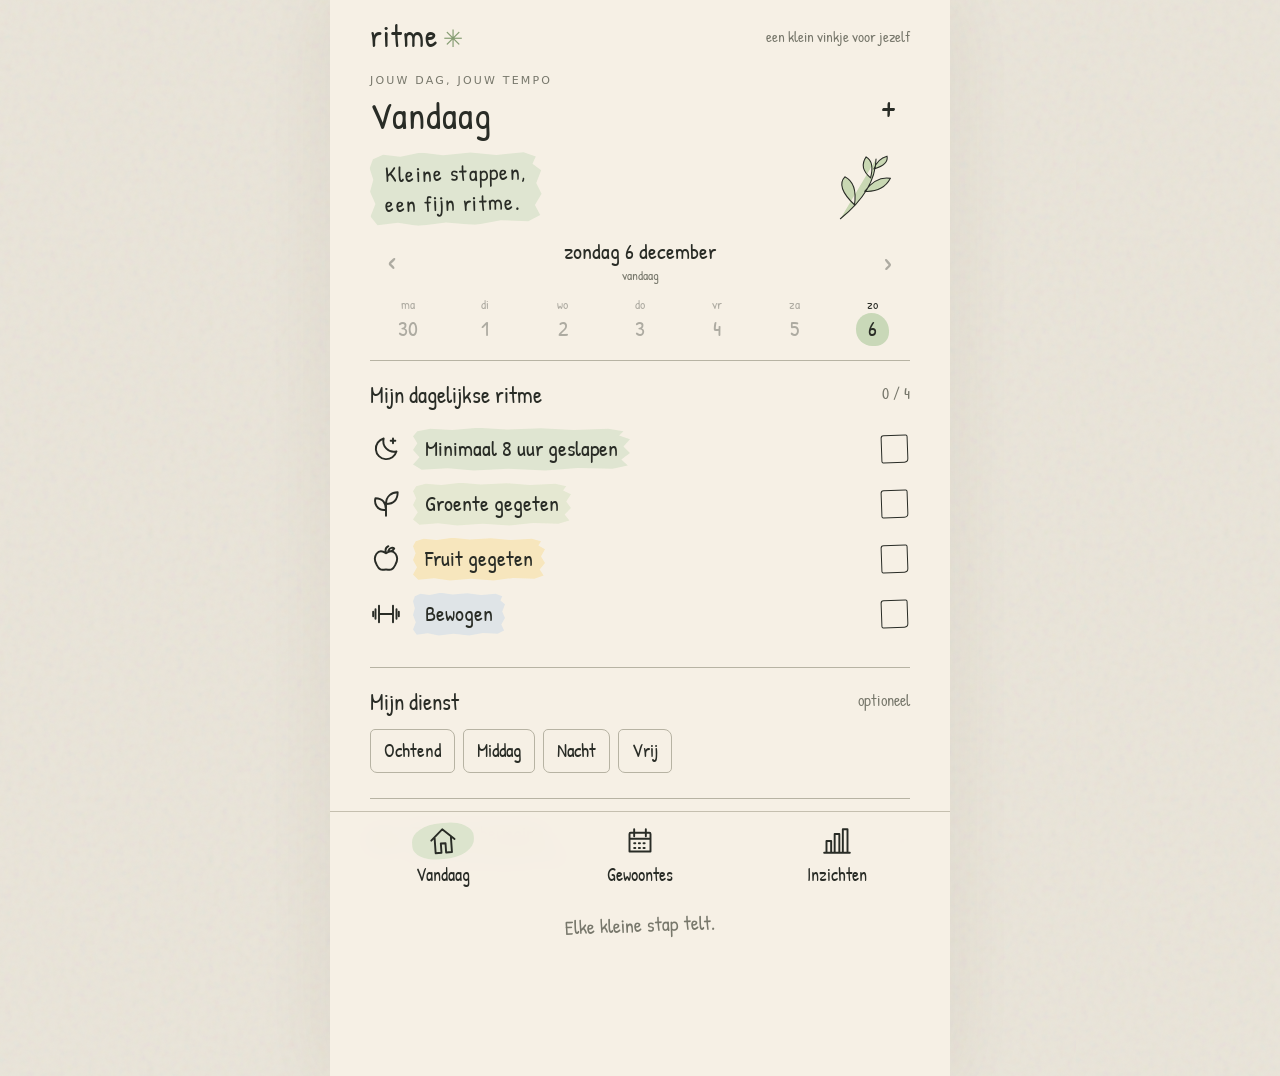
==== commit 79a58483: "Renew Ritme with paper journal interface and daily checkmarks" ====
--- a/index.html
+++ b/index.html
@@ -2,621 +2,43 @@
 <html lang="nl">
 <head>
 <meta charset="UTF-8">
-<meta name="viewport" content="width=device-width, initial-scale=1, viewport-fit=cover, maximum-scale=1">
-<meta name="theme-color" content="#c9edd6" media="(prefers-color-scheme: light)">
-<meta name="theme-color" content="#0e1a15" media="(prefers-color-scheme: dark)">
+<meta name="viewport" content="width=device-width, initial-scale=1, viewport-fit=cover">
+<meta name="theme-color" content="#f6f0e5">
+<meta name="color-scheme" content="light">
 <meta name="apple-mobile-web-app-capable" content="yes">
 <meta name="apple-mobile-web-app-title" content="Ritme">
 <meta name="apple-mobile-web-app-status-bar-style" content="default">
 <link rel="manifest" href="manifest.json">
-<link rel="apple-touch-icon" href="icons/icon-192.png">
-<title>Ritme</title>
-<link rel="stylesheet" href="workout.css">
-<style>
-  :root{
-    --bg:linear-gradient(180deg,#c9edd6 0%,#dcefe4 42%,#e7ecf8 100%);
-    --card:#ffffff; --tile:#ffffff;
-    --text-1:#123027; --text-2:#5c6b64; --muted:#93a29a;
-    --green:#1f9d63; --green-deep:#178a56; --green-tint:#e9f6ef;
-    --grid:#e6ede9; --baseline:#cdd8d2; --border:rgba(18,48,39,0.09);
-    --track:#e4ece8;
-    --c-slaap:#5b6ee1; --c-groente:#1f9d63; --c-fruit:#e86fa0; --c-sport:#ef8a3c;
-    --slaap-card:#eff1fd; --slaap-chip:#dfe3fb;
-    --eten-card:#e9f6ef; --eten-chip:#d4efdf;
-    --sport-card:#fdf2e7; --sport-chip:#fbe3cd;
-    --shadow:0 1px 2px rgba(18,48,39,.04),0 10px 26px rgba(18,48,39,.07);
-    --r:22px;
-  }
-  @media (prefers-color-scheme: dark){
-    :root{
-      --bg:linear-gradient(180deg,#0e1a15 0%,#0d1712 45%,#0c1418 100%);
-      --card:#16211c; --tile:#16211c;
-      --text-1:#e9f1ec; --text-2:#a9b7b0; --muted:#7e8d85;
-      --green:#37b277; --green-deep:#2b9e67; --green-tint:#14261c;
-      --grid:#243029; --baseline:#33413a; --border:rgba(255,255,255,0.09);
-      --track:#243029;
-      --c-slaap:#6470d2; --c-groente:#229a62; --c-fruit:#dc6690; --c-sport:#d9722c;
-      --slaap-card:#1a2233; --slaap-chip:#232c45;
-      --eten-card:#14241b; --eten-chip:#1c3626;
-      --sport-card:#241a12; --sport-chip:#3a2916;
-      --shadow:0 1px 2px rgba(0,0,0,.3),0 10px 26px rgba(0,0,0,.45);
-    }
-  }
-  *{box-sizing:border-box;-webkit-tap-highlight-color:transparent}
-  html{min-height:100%}
-  body{
-    margin:0;padding:0;min-height:100vh;
-    font-family:system-ui,-apple-system,"Segoe UI",sans-serif;
-    background:var(--bg) fixed; color:var(--text-1);
-    line-height:1.42;-webkit-text-size-adjust:100%;
-    padding-bottom:calc(80px + env(safe-area-inset-bottom));
-  }
-  .app{max-width:520px;margin:0 auto;padding:0 16px}
-
-  /* Header */
-  header{display:flex;align-items:center;justify-content:space-between;padding:calc(14px + env(safe-area-inset-top)) 2px 6px}
-  .brand{display:flex;align-items:center;gap:9px;font-weight:800;font-size:21px;letter-spacing:-.02em;color:var(--text-1)}
-  .brand svg{width:30px;height:30px;display:block}
-  .streak{display:flex;align-items:center;gap:5px;background:var(--card);border:1px solid var(--border);
-    border-radius:999px;padding:6px 12px;font-weight:800;font-size:14px;box-shadow:var(--shadow)}
-  .streak.hidden{display:none}
-
-  /* Greeting + progress */
-  .greet{margin:6px 2px 16px}
-  .datebar{display:flex;align-items:center;gap:8px;margin-bottom:4px}
-  .datecaps{flex:1;text-align:center;font-size:12px;font-weight:700;letter-spacing:.09em;text-transform:uppercase;color:var(--muted)}
-  .arrow{width:34px;height:34px;border-radius:11px;border:1px solid var(--border);background:var(--card);color:var(--text-1);
-    font-size:18px;display:flex;align-items:center;justify-content:center;cursor:pointer;flex:0 0 auto;box-shadow:var(--shadow)}
-  .arrow:disabled{opacity:.3;cursor:default}
-  .arrow:active:not(:disabled){transform:scale(.93)}
-  .hello{font-size:27px;font-weight:800;letter-spacing:-.02em;margin:2px 2px 14px;text-align:center}
-  .progress-card{background:var(--card);border:1px solid var(--border);border-radius:16px;padding:13px 15px;box-shadow:var(--shadow)}
-  .progress-top{display:flex;justify-content:space-between;align-items:baseline;font-size:13px;font-weight:700;color:var(--text-2);margin-bottom:9px}
-  .progress-top b{color:var(--green);font-size:14px}
-  .track{height:11px;background:var(--track);border-radius:999px;overflow:hidden}
-  .fill{height:100%;border-radius:999px;background:linear-gradient(90deg,#38c07d,var(--green));transition:width .4s cubic-bezier(.4,0,.2,1);min-width:0}
-
-  /* Cards */
-  .card{border:1px solid var(--border);border-radius:var(--r);padding:16px 16px 18px;margin-bottom:14px;box-shadow:var(--shadow);position:relative}
-  .card.slaap{background:var(--slaap-card)} .card.eten{background:var(--eten-card)} .card.sport{background:var(--sport-card)}
-  .card-head{display:flex;align-items:center;gap:11px;margin-bottom:13px}
-  .emoji{width:40px;height:40px;border-radius:12px;display:flex;align-items:center;justify-content:center;font-size:21px;flex:0 0 auto}
-  .card.slaap .emoji{background:var(--slaap-chip)} .card.eten .emoji{background:var(--eten-chip)} .card.sport .emoji{background:var(--sport-chip)}
-  .titles{flex:1;min-width:0}
-  .card-title{font-weight:800;font-size:16px}
-  .card-hint{font-size:12.5px;color:var(--text-2);margin-top:1px}
-  .check{width:26px;height:26px;border-radius:50%;background:var(--green);color:#fff;display:none;align-items:center;justify-content:center;
-    font-size:15px;font-weight:800;flex:0 0 auto;box-shadow:0 2px 6px rgba(31,157,99,.4)}
-  .card.done .check{display:flex}
-
-  .stepper{display:flex;align-items:center;justify-content:space-between;gap:12px}
-  .bigval{font-size:34px;font-weight:800;letter-spacing:-.02em;text-align:center;flex:1;font-variant-numeric:tabular-nums}
-  .bigval .u{font-size:16px;font-weight:700;color:var(--text-2);margin-left:3px}
-  .bigval.zero{color:var(--muted)}
-  .round{width:52px;height:52px;border-radius:50%;border:none;font-size:26px;font-weight:600;display:flex;align-items:center;justify-content:center;
-    cursor:pointer;color:#fff;flex:0 0 auto;transition:transform .05s;background:var(--green);box-shadow:0 3px 8px rgba(31,157,99,.28)}
-  .round:active{transform:scale(.9)}
-  .round.minus{background:transparent;color:var(--text-2);border:2px solid var(--border);box-shadow:none}
-  .round.sm{width:44px;height:44px;font-size:23px}
-
-  .subrow{display:flex;align-items:center;gap:11px;padding:11px 0}
-  .subrow+.subrow{border-top:1px solid var(--border)}
-  .subrow .name{flex:1;font-weight:700;font-size:15px;min-width:0}
-  .subrow .name small{display:block;font-weight:600;font-size:12px;color:var(--text-2)}
-  .subval{min-width:44px;text-align:center;font-size:24px;font-weight:800;font-variant-numeric:tabular-nums}
-  .subval.zero{color:var(--muted)}
-
-  .chips{display:flex;flex-wrap:wrap;gap:8px;margin-top:2px}
-  .chip{padding:9px 15px;border-radius:999px;border:1.5px solid var(--border);background:var(--card);color:var(--text-1);
-    font-size:14px;font-weight:700;cursor:pointer;transition:transform .05s}
-  .chip:active{transform:scale(.95)}
-  .chip.on{border-color:transparent;color:#fff;background:var(--c-sport)}
-  .chip.on.zerochip{background:var(--muted)}
-  .fine{display:flex;align-items:center;justify-content:center;gap:16px;margin-top:15px}
-  .fine .subval{min-width:110px;font-size:22px}
-  .card.sport .round{background:var(--c-sport);box-shadow:0 3px 8px rgba(239,138,60,.3)}
-  .card.sport .round.minus{background:transparent;color:var(--text-2)}
-
-  /* Overzicht */
-  h2.sec{font-size:12px;font-weight:800;letter-spacing:.07em;text-transform:uppercase;color:var(--muted);margin:20px 6px 10px;display:flex;align-items:center;gap:7px}
-  .range{display:flex;gap:6px;background:var(--card);border:1px solid var(--border);border-radius:13px;padding:4px;margin:2px 0 0;box-shadow:var(--shadow)}
-  .range button{flex:1;border:none;background:transparent;color:var(--text-2);font-weight:700;font-size:14px;padding:9px;border-radius:9px;cursor:pointer}
-  .range button.on{background:var(--green);color:#fff}
-
-  .tiles{display:grid;grid-template-columns:1fr 1fr;gap:12px;margin:14px 0}
-  .tile{background:var(--tile);border:1px solid var(--border);border-radius:16px;padding:14px;box-shadow:var(--shadow)}
-  .tile .k{font-size:12px;color:var(--text-2);font-weight:700;display:flex;align-items:center;gap:6px}
-  .tile .k i{width:9px;height:9px;border-radius:50%;display:inline-block}
-  .tile .v{font-size:26px;font-weight:800;margin-top:6px;letter-spacing:-.02em}
-  .tile .v small{font-size:14px;font-weight:700;color:var(--text-2)}
-
-  .chart-card{background:var(--card);border:1px solid var(--border);border-radius:var(--r);padding:14px 12px 8px;margin-bottom:14px;box-shadow:var(--shadow);position:relative}
-  .chart-head{display:flex;align-items:baseline;justify-content:space-between;padding:0 4px;margin-bottom:6px}
-  .chart-title{font-weight:800;font-size:15px}
-  .chart-legend{display:flex;gap:12px;font-size:12px;color:var(--text-2);font-weight:700}
-  .chart-legend span{display:flex;align-items:center;gap:5px}
-  .chart-legend i{width:10px;height:10px;border-radius:3px;display:inline-block}
-  svg.chart{width:100%;height:auto;display:block;touch-action:pan-y}
-  .empty{color:var(--muted);font-size:14px;text-align:center;padding:30px 10px}
-  .tooltip{position:absolute;pointer-events:none;background:var(--text-1);color:var(--card);font-size:12px;font-weight:700;
-    padding:7px 10px;border-radius:10px;white-space:nowrap;opacity:0;transition:opacity .1s;z-index:20;transform:translate(-50%,-115%);box-shadow:var(--shadow)}
-  .tooltip .tt-d{opacity:.7;font-weight:700;margin-bottom:3px;font-size:11px}
-  .tooltip .tt-r{display:flex;align-items:center;gap:6px}
-  .tooltip .tt-r i{width:8px;height:8px;border-radius:2px;display:inline-block}
-
-  nav.tabbar{position:fixed;left:0;right:0;bottom:0;background:var(--card);border-top:1px solid var(--border);
-    display:flex;padding:9px 0 calc(9px + env(safe-area-inset-bottom));z-index:40}
-  nav.tabbar button{flex:1;background:none;border:none;color:var(--muted);font-size:11px;font-weight:700;
-    display:flex;flex-direction:column;align-items:center;gap:3px;cursor:pointer;padding:2px}
-  nav.tabbar button svg{width:24px;height:24px;stroke:currentColor;fill:none;stroke-width:2;stroke-linecap:round;stroke-linejoin:round}
-  nav.tabbar button.on{color:var(--green)}
-
-  .hidden{display:none!important}
-  .foot{text-align:center;color:var(--muted);font-size:11px;padding:6px 8px 4px;line-height:1.5}
-  .backup-card{background:var(--card);border:1px solid var(--border);border-radius:16px;padding:15px;box-shadow:var(--shadow)}
-  .backup-txt{font-size:13px;color:var(--text-2);margin:0 0 13px;line-height:1.5}
-  .backup-btns{display:flex;gap:10px}
-  .btn{flex:1;border-radius:12px;padding:12px 10px;font-size:14px;font-weight:700;cursor:pointer;border:1.5px solid transparent;transition:transform .05s}
-  .btn:active{transform:scale(.97)}
-  .btn.primary{background:var(--green);color:#fff;box-shadow:0 3px 8px rgba(31,157,99,.28)}
-  .btn.ghost{background:transparent;color:var(--text-1);border-color:var(--border)}
-
-  /* dienst-kiezer */
-  .dienst-strip{margin:0 0 16px}
-  .dienst-label{font-size:12.5px;font-weight:700;color:var(--text-2);margin:0 4px 8px}
-  .dienst-chips{display:grid;grid-template-columns:repeat(4,1fr);gap:8px}
-  .dchip{background:var(--card);border:1.5px solid var(--border);border-radius:14px;padding:9px 3px 8px;text-align:center;
-    font-weight:700;font-size:12px;color:var(--text-1);cursor:pointer;box-shadow:var(--shadow);transition:transform .05s;line-height:1.2}
-  .dchip:active{transform:scale(.95)}
-  .dchip .e{font-size:19px;display:block;margin-bottom:3px}
-  .dchip.on{background:var(--green);color:#fff;border-color:transparent}
-  .dchip.suggest{border-style:dashed;border-color:var(--green);color:var(--green)}
-
-  /* per dienst */
-  .shift-card{background:var(--card);border:1px solid var(--border);border-radius:16px;padding:4px 14px 12px;box-shadow:var(--shadow)}
-  .shift-row{display:grid;grid-template-columns:1.7fr .77fr .77fr .77fr;align-items:center;gap:6px;padding:9px 0;font-size:14px;font-weight:800;font-variant-numeric:tabular-nums}
-  .shift-row+.shift-row{border-top:1px solid var(--border)}
-  .shift-row span:not(.s-name){text-align:right}
-  .shift-row.head{font-size:11px;color:var(--muted);font-weight:700;padding:9px 0 3px}
-  .s-name{display:flex;align-items:center;gap:6px;font-weight:800;font-size:14px}
-  .s-name i{width:8px;height:8px;border-radius:50%;flex:0 0 auto}
-  .s-name small{color:var(--muted);font-weight:600;font-size:11px;margin-left:1px}
-  .shift-insight{margin-top:10px;padding:11px 13px;background:var(--green-tint);border-radius:12px;font-size:13px;font-weight:600;line-height:1.45;color:var(--text-1)}
-  .shift-empty{padding:16px 6px;color:var(--muted);font-size:13.5px;line-height:1.55;text-align:center}
-  .toast{position:fixed;left:50%;bottom:calc(92px + env(safe-area-inset-bottom));transform:translateX(-50%) translateY(8px);
-    background:var(--green);color:#fff;font-size:13px;font-weight:700;padding:9px 17px;border-radius:999px;
-    opacity:0;pointer-events:none;transition:opacity .2s,transform .2s;z-index:50;box-shadow:0 6px 18px rgba(31,157,99,.4)}
-  .toast.show{opacity:1;transform:translateX(-50%) translateY(0)}
-</style>
+<link rel="apple-touch-icon" href="icons%202/icon-192.png">
+<link rel="stylesheet" href="habits.css">
+<title>Ritme — een klein vinkje voor jezelf</title>
+<script src="storage.js" defer></script>
+<script src="habits.js" defer></script>
 </head>
 <body>
-<div class="app">
-  <header>
-    <div class="brand">
-      <svg viewBox="0 0 32 32" fill="none" aria-hidden="true">
-        <rect x="5" y="9" width="22" height="19" rx="6" stroke="var(--green)" stroke-width="2.6"/>
-        <path d="M11 18.5l3.6 3.6L22 14" stroke="var(--green)" stroke-width="2.8" stroke-linecap="round" stroke-linejoin="round"/>
-        <path d="M16 9.5C16 6 18 4 21.5 4 21.5 7.5 19.5 9.5 16 9.5Z" fill="var(--green)"/>
-        <path d="M16 9.5C16 6.4 14.2 4.6 11 4.6 11 7.7 12.8 9.5 16 9.5Z" fill="#7bc96f"/>
-      </svg>
-      Ritme
-    </div>
-    <div class="streak hidden" id="streak">🔥 <span id="streakN">0</span></div>
-  </header>
-
-  <!-- ===== VANDAAG ===== -->
-  <section id="view-vandaag">
-    <div class="greet">
-      <div class="datebar">
-        <button class="arrow" id="prevDay" aria-label="Vorige dag">‹</button>
-        <div class="datecaps" id="dateCaps"></div>
-        <button class="arrow" id="nextDay" aria-label="Volgende dag">›</button>
-      </div>
-      <div class="hello" id="hello"></div>
-      <div class="progress-card">
-        <div class="progress-top"><span>Dagelijkse voortgang</span><b id="progPct">0% voltooid</b></div>
-        <div class="track"><div class="fill" id="progFill" style="width:0%"></div></div>
-      </div>
-    </div>
-
-    <div class="dienst-strip">
-      <div class="dienst-label" id="dienstLabel">Welke dienst draai je vandaag?</div>
-      <div class="dienst-chips" id="dienstChips"></div>
-    </div>
-
-    <div class="card slaap" id="card-slaap">
-      <div class="card-head">
-        <div class="emoji">😴</div>
-        <div class="titles"><div class="card-title">Slaap</div><div class="card-hint">Doel: 7–9 uur</div></div>
-        <div class="check">✓</div>
-      </div>
-      <div class="stepper">
-        <button class="round minus" data-step="slaap" data-d="-0.5">−</button>
-        <div class="bigval" id="val-slaap"></div>
-        <button class="round plus" data-step="slaap" data-d="0.5">+</button>
-      </div>
-    </div>
-
-    <div class="card eten" id="card-eten">
-      <div class="card-head">
-        <div class="emoji">🥦</div>
-        <div class="titles"><div class="card-title">Groente &amp; fruit</div><div class="card-hint">Doel: 5 porties groente · 2 stuks fruit</div></div>
-        <div class="check">✓</div>
-      </div>
-      <div class="subrow">
-        <div class="name">Groente <small>porties (opscheplepels)</small></div>
-        <button class="round sm minus" data-step="groente" data-d="-1">−</button>
-        <div class="subval" id="val-groente"></div>
-        <button class="round sm plus" data-step="groente" data-d="1">+</button>
-      </div>
-      <div class="subrow">
-        <div class="name">Fruit <small>stuks</small></div>
-        <button class="round sm minus" data-step="fruit" data-d="-1">−</button>
-        <div class="subval" id="val-fruit"></div>
-        <button class="round sm plus" data-step="fruit" data-d="1">+</button>
-      </div>
-    </div>
-
-    <div class="card sport" id="card-sport">
-      <div class="card-head">
-        <div class="emoji">🏃</div>
-        <div class="titles"><div class="card-title">Sport</div><div class="card-hint">Doel: 30 min bewegen</div></div>
-        <div class="check">✓</div>
-      </div>
-      <div class="chips" id="sportChips"></div>
-      <div class="fine">
-        <button class="round sm minus" data-step="sport" data-d="-5">−</button>
-        <div class="subval" id="val-sport"></div>
-        <button class="round sm plus" data-step="sport" data-d="5">+</button>
-      </div>
-      <button class="workout-launch" id="open-workout"><span aria-hidden="true">↗</span><span>Core workout<small>5 of 10 minuten · zonder gewichten</small></span><span aria-hidden="true">›</span></button>
-    </div>
-  </section>
-
-  <!-- ===== OVERZICHT ===== -->
-  <section id="view-workout" class="hidden" aria-label="Core workout"><div id="workout-root"></div></section>
-  <section id="view-overzicht" class="hidden">
-    <h2 class="sec">📈 Jouw ritme</h2>
-    <div class="range" id="rangeSel">
-      <button data-r="7" class="on">7 dagen</button>
-      <button data-r="14">14 dagen</button>
-      <button data-r="30">30 dagen</button>
-    </div>
-
-    <div class="tiles" id="tiles"></div>
-
-    <h2 class="sec">🗓️ Per dienst</h2>
-    <div id="shiftBreak"></div>
-
-    <div class="chart-card">
-      <div class="chart-head"><div class="chart-title">Slaap per dag</div><div class="chart-legend"><span><i style="background:var(--c-slaap)"></i>uren</span></div></div>
-      <div id="chart-slaap"></div>
-    </div>
-    <div class="chart-card">
-      <div class="chart-head"><div class="chart-title">Groente &amp; fruit per dag</div>
-        <div class="chart-legend"><span><i style="background:var(--c-groente)"></i>groente</span><span><i style="background:var(--c-fruit)"></i>fruit</span></div></div>
-      <div id="chart-eten"></div>
-    </div>
-    <div class="chart-card">
-      <div class="chart-head"><div class="chart-title">Sport per dag</div><div class="chart-legend"><span><i style="background:var(--c-sport)"></i>minuten</span></div></div>
-      <div id="chart-sport"></div>
-    </div>
-    <h2 class="sec">💾 Back-up</h2>
-    <div class="backup-card">
-      <p class="backup-txt">Je gegevens staan alleen op dit apparaat. Maak af en toe een back-up — dan kun je 'm terugzetten of overzetten naar een nieuwe telefoon.</p>
-      <div class="backup-btns">
-        <button class="btn primary" id="btnExport">⬇︎ Back-up maken</button>
-        <button class="btn ghost" id="btnImport">↩︎ Herstellen</button>
-      </div>
-      <input type="file" id="fileImport" accept="application/json,.json" hidden>
-    </div>
-    <div class="foot">Op iPhone opent de back-up in het deelmenu → kies <b>Bewaar in Bestanden</b>.</div>
-  </section>
-</div>
-
-<div class="toast" id="toast">✓ Opgeslagen</div>
-
-<nav class="tabbar">
-  <button id="tab-vandaag" class="on">
-    <svg viewBox="0 0 24 24"><path d="M4 11.5 12 4l8 7.5"/><path d="M6 10v10h12V10"/></svg>
-    Vandaag
-  </button>
-  <button id="tab-overzicht">
-    <svg viewBox="0 0 24 24"><path d="M4 20V10M10 20V4M16 20v-7M22 20H2"/></svg>
-    Overzicht
-  </button>
-  <button id="tab-workout">
-    <svg viewBox="0 0 24 24"><path d="m8 4-4 4m16 8-4 4M6 6l12 12M3 5l2-2m14 18 2-2M3 9l6-6m6 18 6-6"/></svg>
-    Workout
-  </button>
-</nav>
-
-<script>
-/* ---------- opslag ---------- */
-const KEY='ritme.v1';
-function load(){ try{return JSON.parse(localStorage.getItem(KEY))||{entries:{}}}catch(e){return {entries:{}}} }
-function save(){ localStorage.setItem(KEY, JSON.stringify(state)); }
-let state = load();
-
-/* ---------- datums ---------- */
-const WD=['zo','ma','di','wo','do','vr','za'];
-const WDlong=['Zondag','Maandag','Dinsdag','Woensdag','Donderdag','Vrijdag','Zaterdag'];
-const MO=['jan','feb','mrt','apr','mei','jun','jul','aug','sep','okt','nov','dec'];
-const MOlong=['januari','februari','maart','april','mei','juni','juli','augustus','september','oktober','november','december'];
-function ymd(d){return d.getFullYear()+'-'+String(d.getMonth()+1).padStart(2,'0')+'-'+String(d.getDate()).padStart(2,'0');}
-function parse(s){const[y,m,d]=s.split('-').map(Number);return new Date(y,m-1,d);}
-function addDays(s,n){const d=parse(s);d.setDate(d.getDate()+n);return ymd(d);}
-const TODAY=ymd(new Date());
-let selDate=TODAY;
-const nf=new Intl.NumberFormat('nl-NL',{maximumFractionDigits:1});
-
-/* ---------- doelen & diensten ---------- */
-const GOAL={slaap:7,groente:5,fruit:2,sport:30};
-const SHIFTS=[
-  {key:'ochtend',label:'Ochtend',emoji:'🌅',color:'#f4a63c',phrase:'ochtenddiensten'},
-  {key:'middag', label:'Middag', emoji:'☀️',color:'#e0a400',phrase:'middagdiensten'},
-  {key:'nacht',  label:'Nacht',  emoji:'🌙',color:'#5b6ee1',phrase:'nachtdiensten'},
-  {key:'vrij',   label:'Vrij',   emoji:'🏖️',color:'#1f9d63',phrase:'vrije dagen'},
-];
-const SHIFT_KEYS=SHIFTS.map(s=>s.key);
-function suggestedShift(){const h=new Date().getHours(); if(h>=6&&h<14)return'ochtend'; if(h>=14&&h<22)return'middag'; return'nacht';}
-
-/* ---------- entries ---------- */
-function blank(){return {slaap:0,groente:0,fruit:0,sport:0,dienst:''};}
-function get(date){return Object.assign(blank(), state.entries[date]||{});}
-function hasEntry(date){return !!state.entries[date];}
-function setField(field,delta){
-  const e=get(selDate); let v=e[field]+delta;
-  if(field==='slaap') v=Math.max(0,Math.min(16,v));
-  else if(field==='sport') v=Math.max(0,Math.min(300,v));
-  else v=Math.max(0,Math.min(30,v));
-  e[field]=Math.round(v*10)/10; state.entries[selDate]=e; save(); renderToday(); showToast();
-}
-function setSport(v){ const e=get(selDate); e.sport=v; state.entries[selDate]=e; save(); renderToday(); showToast(); }
-function setDienst(k){ const e=get(selDate); e.dienst=(e.dienst===k?'':k); state.entries[selDate]=e; save(); renderToday(); showToast(); }
-
-/* ---------- toast ---------- */
-let toastT; const toastEl=document.getElementById('toast');
-function showToast(msg){ toastEl.textContent=msg||'✓ Opgeslagen'; toastEl.classList.add('show'); clearTimeout(toastT); toastT=setTimeout(()=>toastEl.classList.remove('show'),1300); }
-
-/* ---------- voortgang & streak ---------- */
-function dayProgress(date){
-  const e=get(date);
-  const r=Math.min(e.slaap/GOAL.slaap,1)+Math.min(e.groente/GOAL.groente,1)+Math.min(e.fruit/GOAL.fruit,1)+Math.min(e.sport/GOAL.sport,1);
-  return Math.round(r/4*100);
-}
-function computeStreak(){
-  let start=hasEntry(TODAY)?TODAY:addDays(TODAY,-1); let n=0; let d=start;
-  while(hasEntry(d)){ n++; d=addDays(d,-1); }
-  return n;
-}
-function greeting(){
-  const h=new Date().getHours();
-  if(h<6) return 'Goedenacht';
-  if(h<12) return 'Goedemorgen';
-  if(h<18) return 'Goedemiddag';
-  return 'Goedenavond';
-}
-
-/* ---------- render VANDAAG ---------- */
-function renderToday(){
-  const e=get(selDate);
-  const vs=document.getElementById('val-slaap');
-  vs.innerHTML = nf.format(e.slaap)+'<span class="u">u</span>'; vs.classList.toggle('zero',e.slaap===0);
-  for(const f of ['groente','fruit']){ const el=document.getElementById('val-'+f); el.textContent=e[f]; el.classList.toggle('zero',e[f]===0); }
-  const sp=document.getElementById('val-sport'); sp.textContent = e.sport>0 ? e.sport+' min' : 'Niet gesport'; sp.classList.toggle('zero',e.sport===0);
-  document.querySelectorAll('#sportChips .chip').forEach(c=>{const v=+c.dataset.v; c.classList.toggle('on', v===90?e.sport>=90:e.sport===v); c.classList.toggle('zerochip',v===0);});
-
-  // dienst
-  const sug=(selDate===TODAY && !e.dienst)?suggestedShift():null;
-  document.querySelectorAll('#dienstChips .dchip').forEach(c=>{c.classList.toggle('on',e.dienst===c.dataset.k);c.classList.toggle('suggest',!e.dienst&&sug===c.dataset.k);});
-  document.getElementById('dienstLabel').textContent = selDate===TODAY?'Welke dienst draai je vandaag?':'Welke dienst was dit?';
-
-  // vinkjes
-  document.getElementById('card-slaap').classList.toggle('done', e.slaap>=GOAL.slaap);
-  document.getElementById('card-eten').classList.toggle('done', e.groente>=GOAL.groente && e.fruit>=GOAL.fruit);
-  document.getElementById('card-sport').classList.toggle('done', e.sport>=GOAL.sport);
-
-  // datum + begroeting
-  const d=parse(selDate);
-  document.getElementById('dateCaps').textContent=(WDlong[d.getDay()]+' '+d.getDate()+' '+MOlong[d.getMonth()]).toUpperCase();
-  const hello=document.getElementById('hello');
-  if(selDate===TODAY) hello.textContent=greeting()+'! ✨';
-  else if(selDate===addDays(TODAY,-1)) hello.textContent='Gisteren';
-  else hello.textContent=WDlong[d.getDay()];
-  document.getElementById('nextDay').disabled = selDate>=TODAY;
-
-  // voortgang
-  const p=dayProgress(selDate);
-  document.getElementById('progFill').style.width=p+'%';
-  document.getElementById('progPct').textContent=p+'% voltooid';
-
-  // streak
-  const s=computeStreak();
-  const sEl=document.getElementById('streak');
-  document.getElementById('streakN').textContent=s;
-  sEl.classList.toggle('hidden', s<2);
-}
-
-const SPORTS=[[0,'Niet gesport'],[15,'15'],[30,'30'],[45,'45'],[60,'60'],[90,'90+']];
-const chipWrap=document.getElementById('sportChips');
-SPORTS.forEach(([v,label])=>{const b=document.createElement('button');b.className='chip';b.dataset.v=v;b.textContent=label;b.onclick=()=>setSport(v);chipWrap.appendChild(b);});
-const dienstWrap=document.getElementById('dienstChips');
-SHIFTS.forEach(s=>{const b=document.createElement('button');b.className='dchip';b.dataset.k=s.key;b.innerHTML='<span class="e">'+s.emoji+'</span>'+s.label;b.onclick=()=>setDienst(s.key);dienstWrap.appendChild(b);});
-document.querySelectorAll('[data-step]').forEach(btn=>{btn.onclick=()=>setField(btn.dataset.step, parseFloat(btn.dataset.d));});
-document.getElementById('prevDay').onclick=()=>{selDate=addDays(selDate,-1);renderToday();};
-document.getElementById('nextDay').onclick=()=>{if(selDate<TODAY){selDate=addDays(selDate,1);renderToday();}};
-
-/* ---------- OVERZICHT ---------- */
-let range=7;
-document.querySelectorAll('#rangeSel button').forEach(b=>{b.onclick=()=>{range=+b.dataset.r;document.querySelectorAll('#rangeSel button').forEach(x=>x.classList.toggle('on',x===b));renderOverzicht();};});
-function rangeDates(){const arr=[];for(let i=range-1;i>=0;i--)arr.push(addDays(TODAY,-i));return arr;}
-
-function renderTiles(dates){
-  const filled=dates.filter(hasEntry);
-  const avg=(sel)=>{const v=filled.map(sel).filter(x=>x!=null);return v.length?v.reduce((a,b)=>a+b,0)/v.length:null;};
-  const slaapAvg=avg(d=>get(d).slaap>0?get(d).slaap:null);
-  const efAvg=avg(d=>{const e=get(d);return e.groente+e.fruit;});
-  const sportDays=filled.filter(d=>get(d).sport>0).length;
-  const sportTot=filled.reduce((a,d)=>a+get(d).sport,0);
-  const fmt=(x,dec)=>x==null?'–':nf.format(Math.round(x*(dec?10:1))/(dec?10:1));
-  document.getElementById('tiles').innerHTML=`
-    <div class="tile"><div class="k"><i style="background:var(--c-slaap)"></i>Gem. slaap</div><div class="v">${fmt(slaapAvg,1)}<small> u</small></div></div>
-    <div class="tile"><div class="k"><i style="background:var(--c-groente)"></i>Groente+fruit /dag</div><div class="v">${fmt(efAvg,1)}</div></div>
-    <div class="tile"><div class="k"><i style="background:var(--c-sport)"></i>Sportdagen</div><div class="v">${sportDays}<small> / ${dates.length}</small></div></div>
-    <div class="tile"><div class="k">🔥 Reeks</div><div class="v">${computeStreak()}<small> dagen</small></div></div>`;
-}
-
-function axisMax(v){const t=Math.max(v,1)*1.12;const cand=[2,3,4,5,6,8,10,12,15,20,30,40,50,60,75,90,100,120,150,180,210,240,300];for(const c of cand)if(c>=t)return c;return Math.ceil(t/60)*60;}
-
-function drawChart(mountId,dates,segsFn,opt){
-  const mount=document.getElementById(mountId); mount.innerHTML='';
-  if(!dates.some(hasEntry)){ mount.innerHTML='<div class="empty">Nog niks ingevuld in deze periode.</div>'; return; }
-  const VBW=680,VBH=210,L=34,R=10,T=14,B=26,plotW=VBW-L-R,plotH=VBH-T-B;
-  const n=dates.length,slot=plotW/n,bw=Math.min(30,slot*0.6);
-  const cols=dates.map(d=>{const segs=hasEntry(d)?segsFn(d):[];return {d,segs,total:segs.reduce((a,s)=>a+s.v,0)};});
-  const max=axisMax(Math.max(...cols.map(c=>c.total),opt.ref?opt.ref.value:0,0));
-  const y=v=>T+plotH*(1-v/max), cx=i=>L+slot*i+slot/2;
-  let g='';
-  [0,max/2,max].forEach(gv=>{const yy=y(gv);
-    g+=`<line x1="${L}" y1="${yy.toFixed(1)}" x2="${VBW-R}" y2="${yy.toFixed(1)}" stroke="${gv===0?'var(--baseline)':'var(--grid)'}" stroke-width="1"/>`;
-    g+=`<text x="${L-6}" y="${yy+3.5}" text-anchor="end" font-size="10.5" fill="var(--muted)">${nf.format(Math.round(gv*10)/10)}</text>`;});
-  if(opt.ref&&opt.ref.value<=max){const yy=y(opt.ref.value);
-    g+=`<line x1="${L}" y1="${yy.toFixed(1)}" x2="${VBW-R}" y2="${yy.toFixed(1)}" stroke="${opt.color}" stroke-width="1.5" stroke-dasharray="2 4" opacity=".65"/>`;
-    g+=`<text x="${VBW-R}" y="${yy-4}" text-anchor="end" font-size="9.5" font-weight="700" fill="${opt.color}" opacity=".85">${opt.ref.label}</text>`;}
-  cols.forEach((c,i)=>{ if(!hasEntry(c.d))return; const x=cx(i)-bw/2;
-    if(c.total===0){g+=`<circle cx="${cx(i).toFixed(1)}" cy="${y(0)}" r="2" fill="var(--baseline)"/>`;return;}
-    let acc=0;
-    c.segs.forEach(s=>{ if(s.v<=0)return; const h=plotH*s.v/max,yTop=y(acc+s.v);acc+=s.v;
-      const isTop=Math.abs(acc-c.total)<1e-6, rx=isTop?Math.min(4,bw/2):0;
-      g+=`<path d="${roundTopRect(x,yTop,bw,h,rx)}" fill="${s.color}"/>`;
-      if(!isTop) g+=`<rect x="${x}" y="${(yTop+h-1).toFixed(1)}" width="${bw}" height="2" fill="var(--card)"/>`;});});
-  const every=n<=14?1:(n<=21?3:5);
-  cols.forEach((c,i)=>{ if(i%every!==0&&i!==n-1)return; const dd=parse(c.d);
-    g+=`<text x="${cx(i).toFixed(1)}" y="${VBH-9}" text-anchor="middle" font-size="10.5" fill="var(--muted)">${n<=7?WD[dd.getDay()]:dd.getDate()}</text>`;});
-  mount.insertAdjacentHTML('beforeend',`<svg class="chart" viewBox="0 0 ${VBW} ${VBH}" preserveAspectRatio="xMidYMid meet" role="img">${g}</svg>`);
-  const tip=document.createElement('div');tip.className='tooltip';mount.appendChild(tip);
-  attachTip(mount,mount.querySelector('svg'),cols,{L,slot,VBW,cx,unit:opt.unit});
-}
-function roundTopRect(x,y,w,h,r){r=Math.max(0,Math.min(r,h));return `M${x} ${(y+h).toFixed(1)} L${x} ${(y+r).toFixed(1)} Q${x} ${y} ${x+r} ${y} L${(x+w-r).toFixed(1)} ${y} Q${(x+w)} ${y} ${(x+w)} ${(y+r).toFixed(1)} L${(x+w)} ${(y+h).toFixed(1)} Z`;}
-function attachTip(mount,svg,cols,o){
-  function show(clientX){const rect=svg.getBoundingClientRect();const ux=(clientX-rect.left)/rect.width*o.VBW;
-    let i=Math.round((ux-o.L-o.slot/2)/o.slot);i=Math.max(0,Math.min(cols.length-1,i));const c=cols[i];
-    const tip=mount.querySelector('.tooltip'); if(!hasEntry(c.d)){tip.style.opacity='0';return;} const dd=parse(c.d);
-    let rows=c.segs.length>1
-      ? c.segs.map(s=>`<div class="tt-r"><i style="background:${s.color}"></i>${s.name} ${nf.format(s.v)}</div>`).join('')+`<div class="tt-r" style="opacity:.75">totaal ${nf.format(c.total)}</div>`
-      : `<div class="tt-r"><i style="background:${(c.segs[0]||{}).color||'#fff'}"></i>${nf.format(c.total)} ${o.unit}</div>`;
-    tip.innerHTML=`<div class="tt-d">${WD[dd.getDay()]} ${dd.getDate()} ${MO[dd.getMonth()]}</div>${rows}`;
-    const mr=mount.getBoundingClientRect();
-    tip.style.left=(rect.left-mr.left+o.cx(i)/o.VBW*rect.width)+'px'; tip.style.top=(rect.top-mr.top+18)+'px'; tip.style.opacity='1';}
-  const hide=()=>{const t=mount.querySelector('.tooltip');if(t)t.style.opacity='0';};
-  svg.addEventListener('pointermove',e=>{e.preventDefault();show(e.clientX);});
-  svg.addEventListener('pointerdown',e=>show(e.clientX));
-  svg.addEventListener('pointerleave',hide); svg.addEventListener('pointerup',hide);
-}
-function renderShiftBreakdown(dates){
-  const mount=document.getElementById('shiftBreak');
-  const st={}; SHIFTS.forEach(s=>st[s.key]={n:0,slaapSum:0,slaapN:0,ef:0,sport:0});
-  dates.forEach(d=>{ if(!hasEntry(d))return; const e=get(d); if(!st[e.dienst])return; const s=st[e.dienst];
-    s.n++; if(e.slaap>0){s.slaapSum+=e.slaap;s.slaapN++;} s.ef+=e.groente+e.fruit; s.sport+=e.sport; });
-  const rows=SHIFTS.filter(s=>st[s.key].n>0);
-  if(!rows.length){ mount.innerHTML='<div class="shift-card"><div class="shift-empty">Tag je diensten op het <b>Vandaag</b>-scherm (🌅 ☀️ 🌙 🏖️) om hier te zien hoe je slaap, eten en sport per dienst verschillen.</div></div>'; return; }
-  let html='<div class="shift-card"><div class="shift-row head"><span>&nbsp;</span><span>slaap</span><span>eten</span><span>sport</span></div>';
-  rows.forEach(s=>{ const d=st[s.key], slaapAvg=d.slaapN?d.slaapSum/d.slaapN:null;
-    html+=`<div class="shift-row"><span class="s-name"><i style="background:${s.color}"></i>${s.emoji} ${s.label}<small>${d.n} dg</small></span>`
-      +`<span>${slaapAvg==null?'–':nf.format(Math.round(slaapAvg*10)/10)+'u'}</span>`
-      +`<span>${nf.format(Math.round(d.ef/d.n*10)/10)}</span>`
-      +`<span>${Math.round(d.sport/d.n)}m</span></div>`; });
-  const ws=rows.filter(s=>st[s.key].slaapN>0).map(s=>({s,avg:st[s.key].slaapSum/st[s.key].slaapN}));
-  if(ws.length>=2){ ws.sort((a,b)=>a.avg-b.avg); const lo=ws[0],hi=ws[ws.length-1],diff=hi.avg-lo.avg;
-    if(diff>=0.3) html+=`<div class="shift-insight">💡 Op ${lo.s.phrase} slaap je gemiddeld <b>${nf.format(Math.round(diff*10)/10)} u minder</b> dan op ${hi.s.phrase}.</div>`; }
-  mount.innerHTML=html+'</div>';
-}
-function renderOverzicht(){
-  const dates=rangeDates(); renderTiles(dates); renderShiftBreakdown(dates);
-  const cs=getComputedStyle(document.documentElement),col=n=>cs.getPropertyValue(n).trim();
-  drawChart('chart-slaap',dates,d=>[{v:get(d).slaap,color:col('--c-slaap'),name:'slaap'}],{unit:'u',color:col('--c-slaap'),ref:{value:8,label:'8u'}});
-  drawChart('chart-eten',dates,d=>{const e=get(d);return[{v:e.groente,color:col('--c-groente'),name:'groente'},{v:e.fruit,color:col('--c-fruit'),name:'fruit'}];},{unit:'',color:col('--c-groente'),ref:{value:7,label:'richtlijn 7'}});
-  drawChart('chart-sport',dates,d=>[{v:get(d).sport,color:col('--c-sport'),name:'sport'}],{unit:'min',color:col('--c-sport'),ref:{value:30,label:'30 min'}});
-}
-
-/* ---------- navigatie ---------- */
-function switchView(v){
-  document.getElementById('view-vandaag').classList.toggle('hidden',v!=='vandaag');
-  document.getElementById('view-overzicht').classList.toggle('hidden',v!=='overzicht');
-  document.getElementById('view-workout').classList.toggle('hidden',v!=='workout');
-  document.getElementById('tab-vandaag').classList.toggle('on',v==='vandaag');
-  document.getElementById('tab-overzicht').classList.toggle('on',v==='overzicht');
-  document.getElementById('tab-workout').classList.toggle('on',v==='workout');
-  if(window.RitmeWorkout) window.RitmeWorkout.setVisible(v==='workout');
-  if(v==='overzicht') renderOverzicht(); else renderToday();
-  window.scrollTo(0,0);
-}
-document.getElementById('tab-vandaag').onclick=()=>switchView('vandaag');
-document.getElementById('tab-overzicht').onclick=()=>switchView('overzicht');
-document.getElementById('tab-workout').onclick=()=>switchView('workout');
-document.getElementById('open-workout').onclick=()=>switchView('workout');
-
-/* ---------- back-up ---------- */
-async function exportBackup(){
-  const name='ritme-backup-'+TODAY+'.json';
-  const blob=new Blob([JSON.stringify(state,null,2)],{type:'application/json'});
-  const file=new File([blob],name,{type:'application/json'});
-  if(navigator.canShare && navigator.canShare({files:[file]})){
-    try{ await navigator.share({files:[file],title:'Ritme back-up'}); return; }
-    catch(e){ if(e && e.name==='AbortError') return; }
-  }
-  const url=URL.createObjectURL(blob);
-  const a=document.createElement('a'); a.href=url; a.download=name;
-  document.body.appendChild(a); a.click(); a.remove();
-  setTimeout(()=>URL.revokeObjectURL(url),1500);
-  showToast('Back-up gemaakt');
-}
-function importBackup(file){
-  const reader=new FileReader();
-  reader.onload=()=>{
-    let obj; try{ obj=JSON.parse(reader.result); }catch(e){ obj=null; }
-    if(!obj || typeof obj!=='object' || !obj.entries || typeof obj.entries!=='object'){
-      alert('Dit lijkt geen geldig Ritme back-up-bestand.'); return;
-    }
-    const clean={};
-    for(const [k,v] of Object.entries(obj.entries)){
-      if(!/^\d{4}-\d{2}-\d{2}$/.test(k) || !v || typeof v!=='object') continue;
-      clean[k]={slaap:Number(v.slaap)||0, groente:Number(v.groente)||0, fruit:Number(v.fruit)||0, sport:Number(v.sport)||0, dienst:SHIFT_KEYS.includes(v.dienst)?v.dienst:''};
-      if(Array.isArray(v.workouts)) clean[k].workouts=v.workouts.filter(id=>typeof id==='string' && id.length<100);
-    }
-    const days=Object.keys(clean).length;
-    if(!days){ alert('Geen dagen gevonden in dit bestand.'); return; }
-    if(!confirm('Back-up gevonden met '+days+' dag(en).\n\nSamenvoegen met je huidige gegevens? Dagen met dezelfde datum worden vervangen door de back-up; de rest blijft staan.')) return;
-    state.entries=Object.assign({}, state.entries, clean);
-    save(); renderToday();
-    if(!document.getElementById('view-overzicht').classList.contains('hidden')) renderOverzicht();
-    showToast('Hersteld ✓');
-  };
-  reader.readAsText(file);
-}
-document.getElementById('btnExport').onclick=exportBackup;
-document.getElementById('btnImport').onclick=()=>document.getElementById('fileImport').click();
-document.getElementById('fileImport').onchange=function(){ if(this.files && this.files[0]) importBackup(this.files[0]); this.value=''; };
-
-/* ---------- start ---------- */
-renderToday();
-window.addEventListener('resize',()=>{if(!document.getElementById('view-overzicht').classList.contains('hidden'))renderOverzicht();});
-if('serviceWorker' in navigator){ navigator.serviceWorker.register('sw.js').catch(()=>{}); }
-</script>
-<script src="workout.js"></script>
-<script>
-RitmeWorkout.init({
-  onLog({id,minutes,date}){
-    const entry=get(date);
-    if((entry.workouts||[]).includes(id)) return;
-    const previous=JSON.stringify(state);
-    state.entries[date]={...entry,sport:Math.min(300,entry.sport+minutes),workouts:[...(entry.workouts||[]),id]};
-    try{save();}catch(error){state=JSON.parse(previous);throw error;}
-    renderToday();
-  },
-  onHome(){selDate=ymd(new Date());switchView('vandaag');}
-});
-</script>
+<main class="journal">
+  <header class="brand"><a href="./index.html" aria-label="Ritme, naar vandaag">ritme<span class="brand-dot">✳</span></a><span>een klein vinkje voor jezelf</span></header>
+  <div id="fatal" role="alert" hidden></div>
+  <div id="app">
+    <div class="page-heading"><div><p id="eyebrow" class="eyebrow">JOUW DAG, JOUW TEMPO</p><h1 id="page-title">Vandaag</h1></div><button id="add-habit" class="icon-button" aria-label="Nieuwe gewoonte toevoegen">+</button></div>
+    <div class="quote"><p>Kleine stappen,<br>een fijn ritme.</p><svg class="sprig" viewBox="0 0 90 105" aria-hidden="true"><path d="M26 100Q65 52 57 9M41 77Q10 58 20 42Q39 47 41 77M51 56Q76 52 82 31Q62 32 51 56M55 36Q36 26 43 9Q56 13 55 36M57 23Q76 13 71 2Q59 8 57 23"/></svg></div>
+    <div id="period-modes" class="segmented" hidden><button data-mode="week" aria-pressed="true">Week</button><button data-mode="month" aria-pressed="false">Maand</button></div>
+    <div class="date-navigation"><button id="previous" class="icon-button" aria-label="Vorige dag">‹</button><button id="date-reset" title="Terug naar vandaag"><span id="date-label"></span><small id="date-hint"></small></button><button id="next" class="icon-button" aria-label="Volgende dag">›</button></div>
+    <section id="view-vandaag" aria-label="Vandaag">
+      <div id="week-strip" class="week-strip" aria-label="Kies een dag"></div>
+      <div class="section-heading"><h2>Mijn dagelijkse ritme</h2><span id="day-count"></span></div>
+      <div id="daily-list"></div>
+      <p id="day-empty" class="muted" hidden>Je nieuwe ritme begint op <span id="start-label"></span>.</p>
+      <section class="shift-section"><div class="section-heading"><h2>Mijn dienst</h2><span class="muted">optioneel</span></div><div id="shifts" class="shifts"></div></section>
+      <a class="workout-link" href="Workout/"><span id="workout-icon"></span><span>Tijd voor beweging<small>Open je oefeningen & timer</small></span><span aria-hidden="true">↗</span></a>
+      <p class="closing-note">Elke kleine stap telt.</p>
+    </section>
+    <section id="view-gewoontes" aria-label="Gewoontes" hidden><div class="section-heading"><h2>Mijn gewoontes</h2><span>een vakje per dag</span></div><div id="habit-grid" tabindex="0" role="region" aria-label="Gewoontesrooster, horizontaal schuifbaar"></div><p class="grid-note"><span class="mini-mark"></span> Gedaan <span class="empty-mark"></span> Nog niet afgevinkt</p><p id="scroll-note" class="muted" hidden>Schuif opzij om de hele maand te bekijken →</p><button id="grid-add" class="text-button">+ Een gewoonte toevoegen</button><p class="closing-note">Niet perfect. Wel steeds een beetje verder.</p></section>
+    <section id="view-inzichten" aria-label="Inzichten" hidden><div class="summary"><div id="progress-ring" class="progress-ring"><strong id="progress-percent"></strong></div><div><h2>Jouw ritme groeit</h2><p id="progress-description"></p></div></div><div class="stat-tiles"><div><strong id="stat-done"></strong><span>vinkjes gezet</span></div><div><strong id="stat-days"></strong><span>dagen afgevinkt</span></div><div><strong id="stat-goals"></strong><span>gewoontes</span></div></div><h2 class="insight-heading">Stap voor stap</h2><div id="habit-stats"></div><section class="backup-section"><h2>Je schrift bewaren</h2><p>Bewaar een back-up van je vinkjes en je oude registraties. Je gegevens staan alleen op dit apparaat.</p><div class="backup-actions"><button id="export" class="text-button">↓ Back-up bewaren</button><button id="import" class="text-button">↑ Back-up herstellen</button></div><input type="file" id="import-file" accept="application/json,.json" hidden><p id="archive-note" class="muted"></p></section></section>
+  </div>
+</main>
+<nav class="bottom-nav" aria-label="Hoofdnavigatie"><button data-view="vandaag" aria-current="page"><span data-icon="home"></span>Vandaag</button><button data-view="gewoontes"><span data-icon="calendar"></span>Gewoontes</button><button data-view="inzichten"><span data-icon="chart"></span>Inzichten</button></nav>
+<dialog id="habit-dialog"><form id="habit-form"><div class="section-heading"><h2>Een nieuw klein ritueel</h2><button type="button" id="close-dialog" class="icon-button" aria-label="Sluiten">×</button></div><label for="habit-name">Wat wil je vaker doen?</label><input id="habit-name" maxlength="60" required placeholder="Bijvoorbeeld: een boek lezen" autocomplete="off"><p class="muted">Je gewoonte begint vandaag.</p><button type="submit" class="text-button">+ Toevoegen aan mijn ritme</button></form></dialog>
+<div id="toast" role="status" aria-live="polite"></div>
 </body>
 </html>
--- a/habits.css
+++ b/habits.css
@@ -0,0 +1,9 @@
+@font-face{font-family:Journal;src:url('./assets/PatrickHand-Regular.ttf') format('truetype');font-display:swap;font-weight:400}
+:root{color-scheme:light;--paper:#f6f0e5;--ink:#292c26;--muted:#77776b;--line:#b7b3a3;--green:#7e9e77;--wash-0:#dce4cd;--wash-1:#e3e8cf;--wash-2:#f8e5b5;--wash-3:#dce3e8;--wash-4:#f3d8c7;--wash-5:#dbe6e4;--paint-0:#83a276;--paint-1:#96ac7e;--paint-2:#d9ad56;--paint-3:#86a3b5;--paint-4:#d8a08b;--paint-5:#7eaba6}
+*{box-sizing:border-box}body{margin:0;color:var(--ink);background:var(--paper);font:20px/1.35 Journal,cursive;-webkit-text-size-adjust:100%;background-image:url("data:image/svg+xml,%3Csvg viewBox='0 0 180 180' xmlns='http://www.w3.org/2000/svg'%3E%3Cfilter id='n'%3E%3CfeTurbulence type='fractalNoise' baseFrequency='.8' numOctaves='3' stitchTiles='stitch'/%3E%3C/filter%3E%3Cpath filter='url(%23n)' opacity='.065' d='M0 0h180v180H0z'/%3E%3C/svg%3E")}button,input{font:inherit;color:inherit}button,a,input{-webkit-tap-highlight-color:transparent}button{cursor:pointer;border:0;background:none}button:disabled{cursor:default;opacity:.35}a{color:inherit}button:focus-visible,a:focus-visible,input:focus-visible,[tabindex]:focus-visible{outline:3px solid #527753;outline-offset:4px}[hidden]{display:none!important}.journal{max-width:620px;margin:auto;padding:24px 26px 130px}.brand{display:flex;align-items:center;justify-content:space-between;gap:12px;padding-bottom:25px}.brand a{text-decoration:none;font-size:31px;letter-spacing:1px}.brand-dot{color:#859c72;font-size:24px;margin-left:5px}.brand>span{color:var(--muted);font-size:15px}.page-heading{display:flex;align-items:center;justify-content:space-between}.eyebrow{font-size:11px;letter-spacing:2.2px;margin:0 0 5px;color:var(--muted);font-family:system-ui,sans-serif}h1{font-size:43px;font-weight:400;line-height:1.15;letter-spacing:1px;margin:0}h2{font-size:23px;font-weight:400;margin:0}p{margin:8px 0}.icon-button{display:grid;place-items:center;width:44px;min-width:44px;height:44px;font-size:32px;line-height:1}.quote{display:flex;justify-content:space-between;align-items:center;margin:22px 0 20px;padding-right:15px}.quote p{position:relative;isolation:isolate;padding:10px 18px;font-size:24px;letter-spacing:1.3px;transform:rotate(-1deg);margin:0}.quote p:before,.wash:before{content:'';position:absolute;inset:0;z-index:-1;background:var(--wash,var(--wash-0));opacity:.84;clip-path:polygon(2% 8%,8% 2%,18% 5%,30% 0,43% 4%,59% 1%,74% 5%,90% 2%,97% 8%,95% 18%,100% 27%,97% 44%,100% 59%,96% 74%,99% 88%,92% 96%,76% 94%,61% 100%,44% 96%,28% 100%,16% 95%,4% 98%,0 86%,3% 69%,0 52%,2% 36%,0 20%)}.sprig{height:99px;width:85px;fill:#c9d8b3;stroke:var(--ink);stroke-width:1.5;stroke-linecap:round;stroke-linejoin:round;transform:rotate(12deg)}.date-navigation{display:grid;grid-template-columns:44px minmax(0,1fr) 44px;align-items:center;margin:10px 0 12px}#date-reset{min-height:48px;text-align:center;font-size:24px}#date-hint{display:block;font-size:13px;color:var(--muted)}.week-strip{display:grid;grid-template-columns:repeat(7,1fr);padding:0 0 20px;border-bottom:1px solid var(--line);gap:2px}.week-strip button{display:flex;flex-direction:column;align-items:center;min-height:58px;padding:3px 0;font-size:16px}.week-strip span{width:33px;height:33px;display:grid;place-items:center;font-size:22px;border-radius:48% 55% 43% 51%}.week-strip [aria-pressed=true] span{background:#c9d8b8}.section-heading{display:flex;align-items:center;justify-content:space-between;gap:12px;margin:23px 0 12px}.section-heading>span{font-size:16px;color:var(--muted)}.daily-row{display:flex;align-items:center;width:100%;gap:13px;min-height:59px;text-align:left;padding:6px 2px}.icon{width:28px;height:28px;fill:none;stroke:currentColor;stroke-width:1.65;stroke-linecap:round;stroke-linejoin:round;flex-shrink:0}.wash{position:relative;isolation:isolate;padding:6px 12px 7px;font-size:22px;overflow-wrap:anywhere}.daily-row .wash{max-width:calc(100% - 82px)}.check{margin-left:auto;flex:0 0 27px;width:27px;height:28px;border:1.6px solid var(--ink);border-radius:3px 2px 4px 2px;position:relative;transform:rotate(-2deg)}[aria-pressed=true] .check{background:var(--paint,#8ba57e)}[aria-pressed=true] .check:after{content:'';position:absolute;width:7px;height:14px;border-bottom:2px solid #263025;border-right:2px solid #263025;transform:rotate(40deg);left:8px;top:2px}.shift-section{margin-top:25px;border-top:1px solid var(--line)}.shifts{display:flex;gap:8px;flex-wrap:wrap}.shifts button{border:1px solid var(--line);border-radius:5px 8px 5px 7px;padding:8px 13px;min-height:44px;font-size:19px}.shifts [aria-pressed=true]{background:var(--wash-0);border-color:#718568}.workout-link{display:flex;align-items:center;gap:14px;text-decoration:none;border-top:1px solid var(--line);margin-top:25px;padding:20px 0}.workout-link>span:nth-child(2){flex:1}.workout-link small{display:block;color:var(--muted);font-size:16px}.closing-note{text-align:center;color:var(--muted);font-size:20px;margin-top:24px;transform:rotate(-2deg)}.bottom-nav{position:fixed;bottom:0;left:50%;transform:translateX(-50%);width:min(100%,620px);display:flex;justify-content:space-around;padding:10px 15px calc(12px + env(safe-area-inset-bottom));background:#f6f0e5f5;border-top:1px solid #c5bfaf;z-index:5;backdrop-filter:blur(12px)}.bottom-nav button{display:flex;flex-direction:column;align-items:center;gap:4px;min-width:80px;min-height:62px;font-size:18px}.bottom-nav button>span{padding:4px 17px;display:flex}.bottom-nav [aria-current=page]>span{background:var(--wash-0);border-radius:48% 41% 50% 39%;transform:rotate(-4deg)}.segmented{display:flex;justify-content:center;gap:10px;margin:20px 0 0}.segmented button{min-height:44px;padding:5px 25px;font-size:20px}.segmented [aria-pressed=true]{background:var(--wash-0);border-radius:40% 30% 40% 25%;text-decoration:underline;text-underline-offset:6px}.muted{font-size:16px;color:var(--muted)}#habit-grid{overflow:auto;padding-bottom:8px;margin-top:20px}.journal-table{width:100%;border-collapse:separate;border-spacing:3px 8px;table-layout:fixed}.journal-table th{font-weight:400}.journal-table thead th{font-size:16px;height:42px}.journal-table thead small{display:block}.journal-table th:first-child{width:40%;text-align:left}.journal-table tbody th{font-size:18px;padding-right:6px;overflow-wrap:anywhere}.journal-table .wash{font-size:inherit;display:block;padding:7px 5px}.journal-table td{padding:0;height:44px}.grid-check{width:100%;height:44px;display:grid;place-items:center;padding:2px}.grid-square{display:block;width:100%;height:32px;max-width:35px;border:1px solid #8e9283;border-radius:1px 2px 1px 3px;position:relative}.grid-check[aria-pressed=true] .grid-square:after{content:'';position:absolute;inset:3px;background:repeating-linear-gradient(133deg,transparent 0 2px,#ffffff99 2px 3px),var(--paint);border-radius:3px 1px 4px 1px;transform:rotate(-3deg)}.grid-check:disabled .grid-square{border-style:dotted}.journal-table .is-today{background:var(--wash-0);border-radius:45%}.journal-table.month{width:max-content;min-width:100%}.journal-table.month th:first-child{width:150px;min-width:150px;position:sticky;left:0;background:var(--paper);z-index:2}.journal-table.month td,.journal-table.month thead th:not(:first-child){width:44px;min-width:44px}.grid-note{display:flex;align-items:center;gap:8px;font-size:15px;color:var(--muted);margin-top:15px}.mini-mark,.empty-mark{width:15px;height:15px;display:inline-block;border:1px solid #8e9283}.mini-mark{background:repeating-linear-gradient(133deg,transparent 0 2px,#ffffff99 2px 3px),#88a078}.empty-mark{margin-left:8px}.text-button{min-height:44px;border:1px solid #a9ae99;border-radius:5px 8px 4px 6px;padding:9px 15px;background:#e0e5d17d;font-size:19px}.summary{display:flex;align-items:center;gap:22px;padding:20px 14px;border:1px solid #c8c2b3;border-radius:8px 12px 8px 10px;margin:23px 0 15px}.summary p{font-size:18px;color:var(--muted)}.progress-ring{flex:0 0 112px;width:112px;height:112px;background:conic-gradient(var(--green) var(--progress,0%),#e0e2d5 0);border-radius:50%;display:grid;place-items:center}.progress-ring strong{display:grid;place-items:center;background:var(--paper);width:88px;height:88px;border-radius:50%;font-size:32px;font-weight:400}.stat-tiles{display:grid;grid-template-columns:repeat(3,1fr);gap:10px}.stat-tiles>div{padding:14px 5px;background:var(--wash-0);border-radius:13px 10px 16px 8px;text-align:center}.stat-tiles>div:nth-child(2){background:var(--wash-3)}.stat-tiles>div:nth-child(3){background:var(--wash-2)}.stat-tiles strong{display:block;font-size:32px;font-weight:400}.stat-tiles span{font-size:15px}.insight-heading{padding-top:24px;margin-top:26px;border-top:1px solid var(--line)}.stat-row{display:grid;grid-template-columns:28px minmax(0,1fr) 90px 38px;gap:10px;align-items:center;margin:18px 0;font-size:18px}.stat-row .name{overflow-wrap:anywhere}.stat-row small{font-size:15px}.bar{height:13px;background:#e1ddd2;border-radius:20px;overflow:hidden}.bar i{display:block;height:100%;background:var(--paint);border-radius:20px}.backup-section{margin-top:30px;border-top:1px solid var(--line);padding-top:22px}.backup-section p{font-size:17px;color:var(--muted)}.backup-actions{display:flex;flex-wrap:wrap;gap:10px;margin:15px 0}dialog{border:1px solid var(--line);border-radius:9px;background:var(--paper);color:var(--ink);width:calc(100% - 32px);max-width:430px;padding:22px}dialog::backdrop{background:#302c2355;backdrop-filter:blur(3px)}dialog .section-heading{margin-top:0}dialog label{display:block;margin:18px 0 8px}dialog input{width:100%;padding:12px;border:1px solid var(--line);background:#fff9ef;border-radius:5px;font-size:22px}dialog .text-button{margin-top:12px}#toast{position:fixed;bottom:105px;left:50%;transform:translateX(-50%);padding:12px 18px;background:var(--ink);color:var(--paper);border-radius:8px;max-width:calc(100% - 30px);width:max-content;z-index:10;font-size:18px;opacity:0;pointer-events:none}#toast.visible{opacity:1}#fatal{padding:20px;border:1px solid #a46950}
+@media(min-width:760px){body{background-color:#e9e4d9}.journal{min-height:100vh;background-color:var(--paper);box-shadow:0 0 65px #51473012;padding-left:40px;padding-right:40px}.daily-row{min-height:64px}.journal-table th:first-child{width:36%}}
+@media(max-width:360px){.journal{padding-left:16px;padding-right:16px}.brand>span{font-size:13px}.wash{font-size:20px;padding-left:8px;padding-right:8px}.daily-row{gap:9px}.quote p{font-size:22px}.sprig{width:62px}.journal-table{border-spacing:2px 7px}.journal-table tbody th{font-size:16px}.stat-row{grid-template-columns:24px minmax(0,1fr) 64px 32px;gap:7px;font-size:16px}.summary{gap:14px;padding:16px 10px}.progress-ring{flex-basis:94px;width:94px;height:94px}.progress-ring strong{width:74px;height:74px}.summary h2{font-size:21px}.stat-tiles span{font-size:13px}}
+@media(prefers-reduced-motion:no-preference){button{transition:background-color .15s}.check{transition:background-color .15s}#toast{transition:opacity .2s}}
+/* Keep the daily list close at hand on phone screens. */
+.journal{padding-top:16px}.brand{padding-bottom:16px}.page-heading h1{font-size:38px}.quote{margin:13px 0 10px}.quote p{font-size:22px;padding:7px 15px}.sprig{height:76px;width:68px}.date-navigation{margin:4px 0 6px}#date-reset{font-size:22px}.week-strip{padding-bottom:10px}.section-heading{margin-top:18px}.daily-row{min-height:55px}.journal-table.month th:first-child{left:3px}
+@media(max-width:360px){.journal-table.month th:first-child{left:2px}.brand{padding-bottom:12px}.eyebrow{font-size:10px}.quote p{font-size:21px}.daily-row{min-height:53px}}
